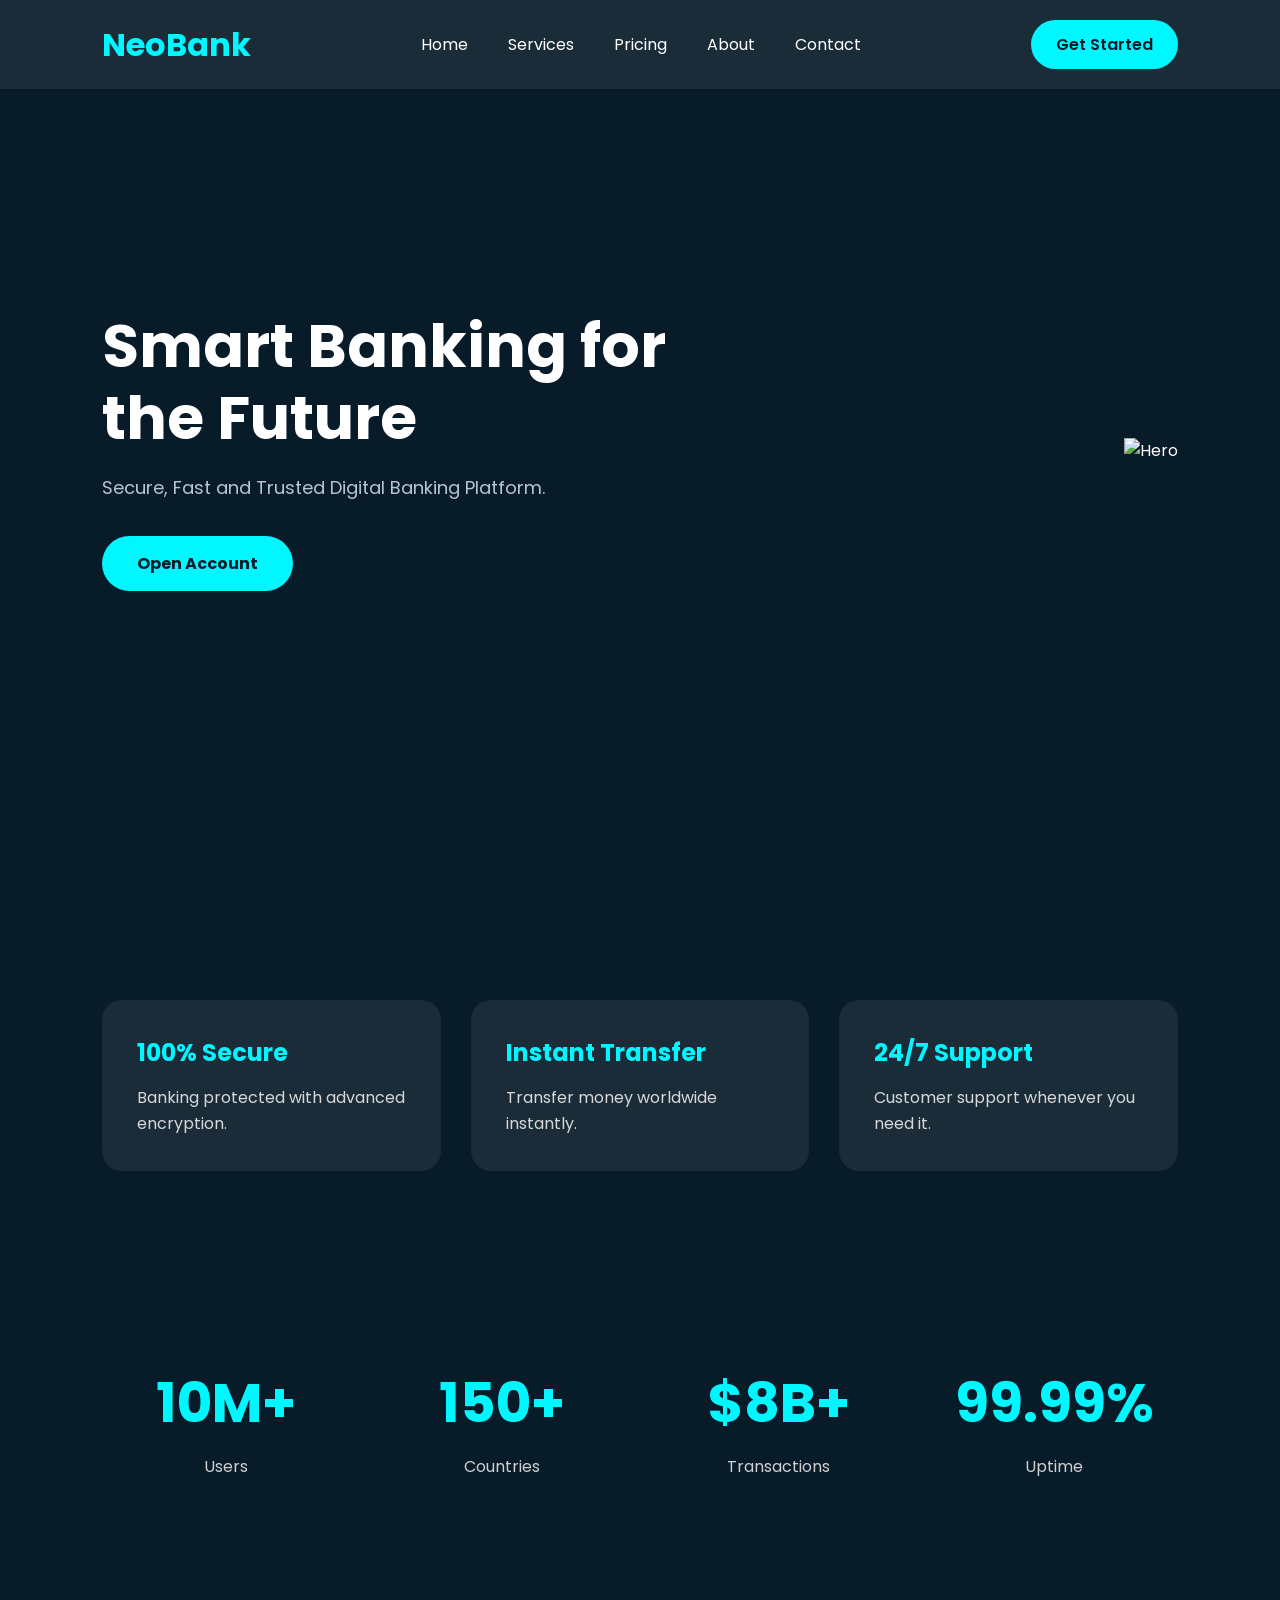
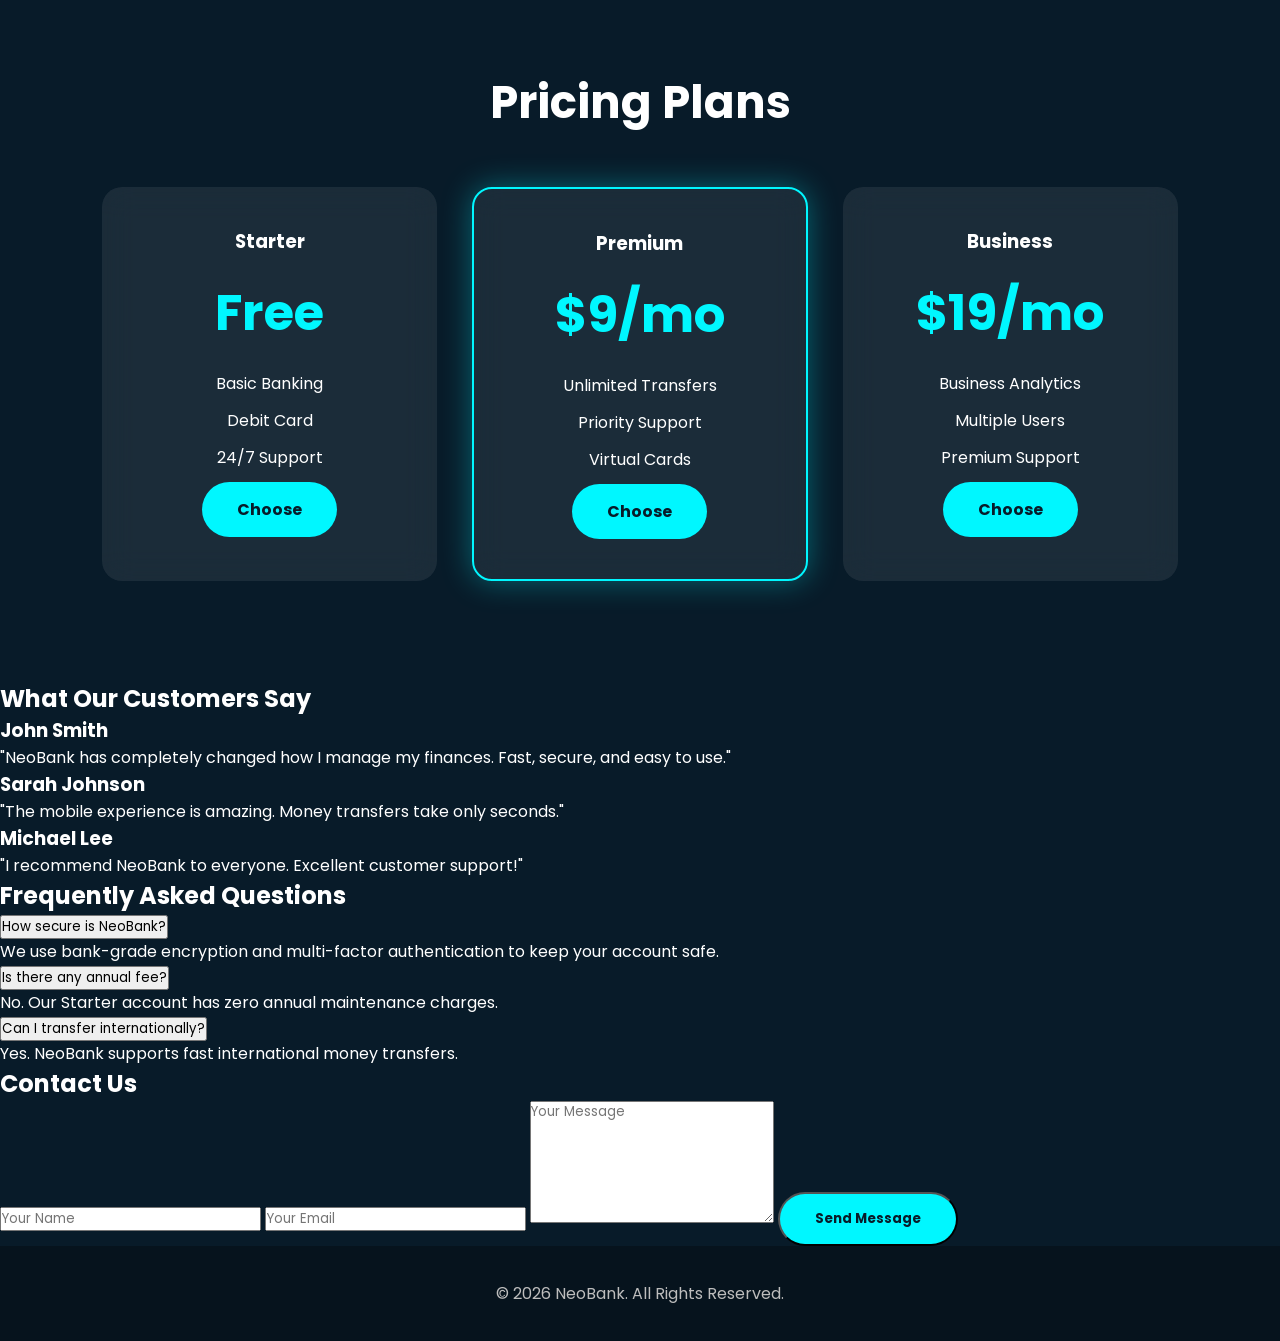
==== index.html @ f54f9291 "Update index.html" ====
<!DOCTYPE html>
<html lang="en">
<head>
    <meta charset="UTF-8">
    <meta name="viewport" content="width=device-width, initial-scale=1.0">
    <title>NeoBank | Digital Banking</title>

    <link rel="stylesheet" href="css/style.css">
    <link rel="stylesheet" href="css/responsive.css">

    <link href="https://fonts.googleapis.com/css2?family=Poppins:wght@300;400;500;600;700&display=swap" rel="stylesheet">

    <script src="https://kit.fontawesome.com/your-kit.js" crossorigin="anonymous"></script>
</head>

<body>

<header>

<nav class="navbar">

<div class="logo">
NeoBank
</div>

<ul class="nav-links">

<li><a href="#">Home</a></li>
<li><a href="#">Services</a></li>
<li><a href="#">Pricing</a></li>
<li><a href="#">About</a></li>
<li><a href="#">Contact</a></li>

</ul>

<a href="#" class="btn">Get Started</a>

</nav>

<section class="hero">

<div class="hero-content">

<h1>
Smart Banking for the Future
</h1>

<p>

Secure, Fast and Trusted Digital Banking Platform.

</p>

<a href="#" class="hero-btn">
Open Account
</a>

</div>

<div class="hero-image">

<img src="images/hero/bank.png" alt="Hero">

</div>

</section>

</header>

<section class="features">

<div class="card">

<h2>100% Secure</h2>

<p>Banking protected with advanced encryption.</p>

</div>

<div class="card">

<h2>Instant Transfer</h2>

<p>Transfer money worldwide instantly.</p>

</div>

<div class="card">

<h2>24/7 Support</h2>

<p>Customer support whenever you need it.</p>

</div>

</section>
    <section class="stats">

<div class="stat">
<h1>10M+</h1>
<p>Users</p>
</div>

<div class="stat">
<h1>150+</h1>
<p>Countries</p>
</div>

<div class="stat">
<h1>$8B+</h1>
<p>Transactions</p>
</div>

<div class="stat">
<h1>99.99%</h1>
<p>Uptime</p>
</div>

</section>

<section class="pricing">

<h2>Pricing Plans</h2>

<div class="pricing-container">

<div class="price-card">

<h3>Starter</h3>

<h1>Free</h1>

<p>Basic Banking</p>

<p>Debit Card</p>

<p>24/7 Support</p>

<a href="#" class="hero-btn">Choose</a>

</div>

<div class="price-card premium">

<h3>Premium</h3>

<h1>$9/mo</h1>

<p>Unlimited Transfers</p>

<p>Priority Support</p>

<p>Virtual Cards</p>

<a href="#" class="hero-btn">Choose</a>

</div>

<div class="price-card">

<h3>Business</h3>

<h1>$19/mo</h1>

<p>Business Analytics</p>

<p>Multiple Users</p>

<p>Premium Support</p>

<a href="#" class="hero-btn">Choose</a>

</div>

</div>

</section>
    <!-- Testimonials -->

<section class="testimonials">

<h2>What Our Customers Say</h2>

<div class="testimonial-container">

<div class="testimonial-card">
<h3>John Smith</h3>
<p>
"NeoBank has completely changed how I manage my finances. Fast, secure, and easy to use."
</p>
</div>

<div class="testimonial-card">
<h3>Sarah Johnson</h3>
<p>
"The mobile experience is amazing. Money transfers take only seconds."
</p>
</div>

<div class="testimonial-card">
<h3>Michael Lee</h3>
<p>
"I recommend NeoBank to everyone. Excellent customer support!"
</p>
</div>

</div>

</section>

<!-- FAQ -->

<section class="faq">

<h2>Frequently Asked Questions</h2>

<div class="faq-item">
<button class="faq-question">
How secure is NeoBank?
</button>

<div class="faq-answer">
<p>
We use bank-grade encryption and multi-factor authentication to keep your account safe.
</p>
</div>
</div>

<div class="faq-item">
<button class="faq-question">
Is there any annual fee?
</button>

<div class="faq-answer">
<p>
No. Our Starter account has zero annual maintenance charges.
</p>
</div>
</div>

<div class="faq-item">
<button class="faq-question">
Can I transfer internationally?
</button>

<div class="faq-answer">
<p>
Yes. NeoBank supports fast international money transfers.
</p>
</div>
</div>

</section>

<!-- Contact -->

<section class="contact">

<h2>Contact Us</h2>

<form>

<input type="text" placeholder="Your Name">

<input type="email" placeholder="Your Email">

<textarea rows="6" placeholder="Your Message"></textarea>

<button class="hero-btn">
Send Message
</button>

</form>

</section>

<footer>

<p>© 2026 NeoBank. All Rights Reserved.</p>

</footer>

<script src="js/script.js"></script>

</body>

</html>
---- css/style.css ----
/* Google Font */
@import url('https://fonts.googleapis.com/css2?family=Poppins:wght@300;400;500;600;700;800&display=swap');

*{
    margin:0;
    padding:0;
    box-sizing:border-box;
    font-family:'Poppins',sans-serif;
}

html{
    scroll-behavior:smooth;
}

body{
    background:#081b29;
    color:#fff;
    overflow-x:hidden;
}

/* Navbar */

.navbar{
    width:100%;
    display:flex;
    justify-content:space-between;
    align-items:center;
    padding:20px 8%;
    position:fixed;
    top:0;
    left:0;
    z-index:1000;

    background:rgba(255,255,255,.08);
    backdrop-filter:blur(15px);
}

.logo{
    font-size:32px;
    font-weight:700;
    color:#00f7ff;
}

.nav-links{
    display:flex;
    list-style:none;
    gap:40px;
}

.nav-links a{
    text-decoration:none;
    color:white;
    transition:.3s;
}

.nav-links a:hover{
    color:#00f7ff;
}

.btn{
    background:#00f7ff;
    color:#081b29;
    padding:12px 25px;
    border-radius:30px;
    text-decoration:none;
    font-weight:600;
    transition:.3s;
}

.btn:hover{
    transform:translateY(-3px);
    box-shadow:0 10px 25px rgba(0,247,255,.4);
}

/* Hero */

.hero{
    min-height:100vh;
    display:flex;
    justify-content:space-between;
    align-items:center;
    padding:140px 8%;
}

.hero-content{
    max-width:600px;
}

.hero h1{
    font-size:60px;
    line-height:1.2;
    margin-bottom:20px;
}

.hero p{
    font-size:18px;
    color:#b8c5d0;
    margin-bottom:35px;
}

.hero-btn{
    display:inline-block;
    background:#00f7ff;
    color:#081b29;
    padding:15px 35px;
    border-radius:35px;
    text-decoration:none;
    font-weight:bold;
    transition:.3s;
}

.hero-btn:hover{
    transform:scale(1.05);
}

.hero-image img{
    width:500px;
    animation:float 5s ease-in-out infinite;
}

/* Features */

.features{
    padding:100px 8%;
    display:grid;
    grid-template-columns:repeat(auto-fit,minmax(280px,1fr));
    gap:30px;
}

.card{
    background:rgba(255,255,255,.08);
    backdrop-filter:blur(20px);
    border-radius:20px;
    padding:35px;
    transition:.4s;
}

.card:hover{
    transform:translateY(-12px);
    box-shadow:0 15px 40px rgba(0,247,255,.25);
}

.card h2{
    color:#00f7ff;
    margin-bottom:15px;
}

.card p{
    color:#d8d8d8;
    line-height:1.6;
}

/* Footer */

footer{
    padding:35px;
    text-align:center;
    color:#bdbdbd;
    background:#06131d;
}

/* Animation */

@keyframes float{

0%{
transform:translateY(0px);
}

50%{
transform:translateY(-20px);
}

100%{
transform:translateY(0px);
}

}

.stats{
padding:90px 8%;
display:grid;
grid-template-columns:repeat(auto-fit,minmax(200px,1fr));
text-align:center;
gap:30px;
}

.stat h1{
font-size:55px;
color:#00f7ff;
}

.stat p{
margin-top:10px;
color:#d0d0d0;
}

.pricing{
padding:100px 8%;
text-align:center;
}

.pricing h2{
font-size:45px;
margin-bottom:50px;
}

.pricing-container{
display:grid;
grid-template-columns:repeat(auto-fit,minmax(280px,1fr));
gap:35px;
}

.price-card{
padding:40px;
border-radius:20px;
background:rgba(255,255,255,.08);
backdrop-filter:blur(15px);
transition:.4s;
}

.price-card:hover{
transform:translateY(-10px);
}

.price-card h1{
font-size:50px;
margin:20px 0;
color:#00f7ff;
}

.price-card p{
margin:12px 0;
}

.premium{
border:2px solid #00f7ff;
box-shadow:0 0 30px rgba(0,247,255,.35);
}
---- css/responsive.css ----
/* Tablets */
@media (max-width:992px){

.hero{
flex-direction:column;
text-align:center;
padding-top:140px;
}

.hero-image img{
width:380px;
margin-top:50px;
}

.nav-links{
gap:20px;
}

.hero h1{
font-size:45px;
}

}

/* Mobile */

@media(max-width:768px){

.navbar{
padding:18px 6%;
flex-wrap:wrap;
}

.logo{
font-size:28px;
}

.nav-links{
display:none;
flex-direction:column;
width:100%;
margin-top:20px;
}

.nav-links.active{
display:flex;
}

.hero h1{
font-size:36px;
}

.hero p{
font-size:16px;
}

.hero-image img{
width:300px;
}

.features{
grid-template-columns:1fr;
}

.btn{
display:none;
}

}

/* Small Phones */

@media(max-width:480px){

.hero{
padding:120px 25px;
}

.hero h1{
font-size:30px;
}

.hero-image img{
width:250px;
}

.card{
padding:25px;
}

}
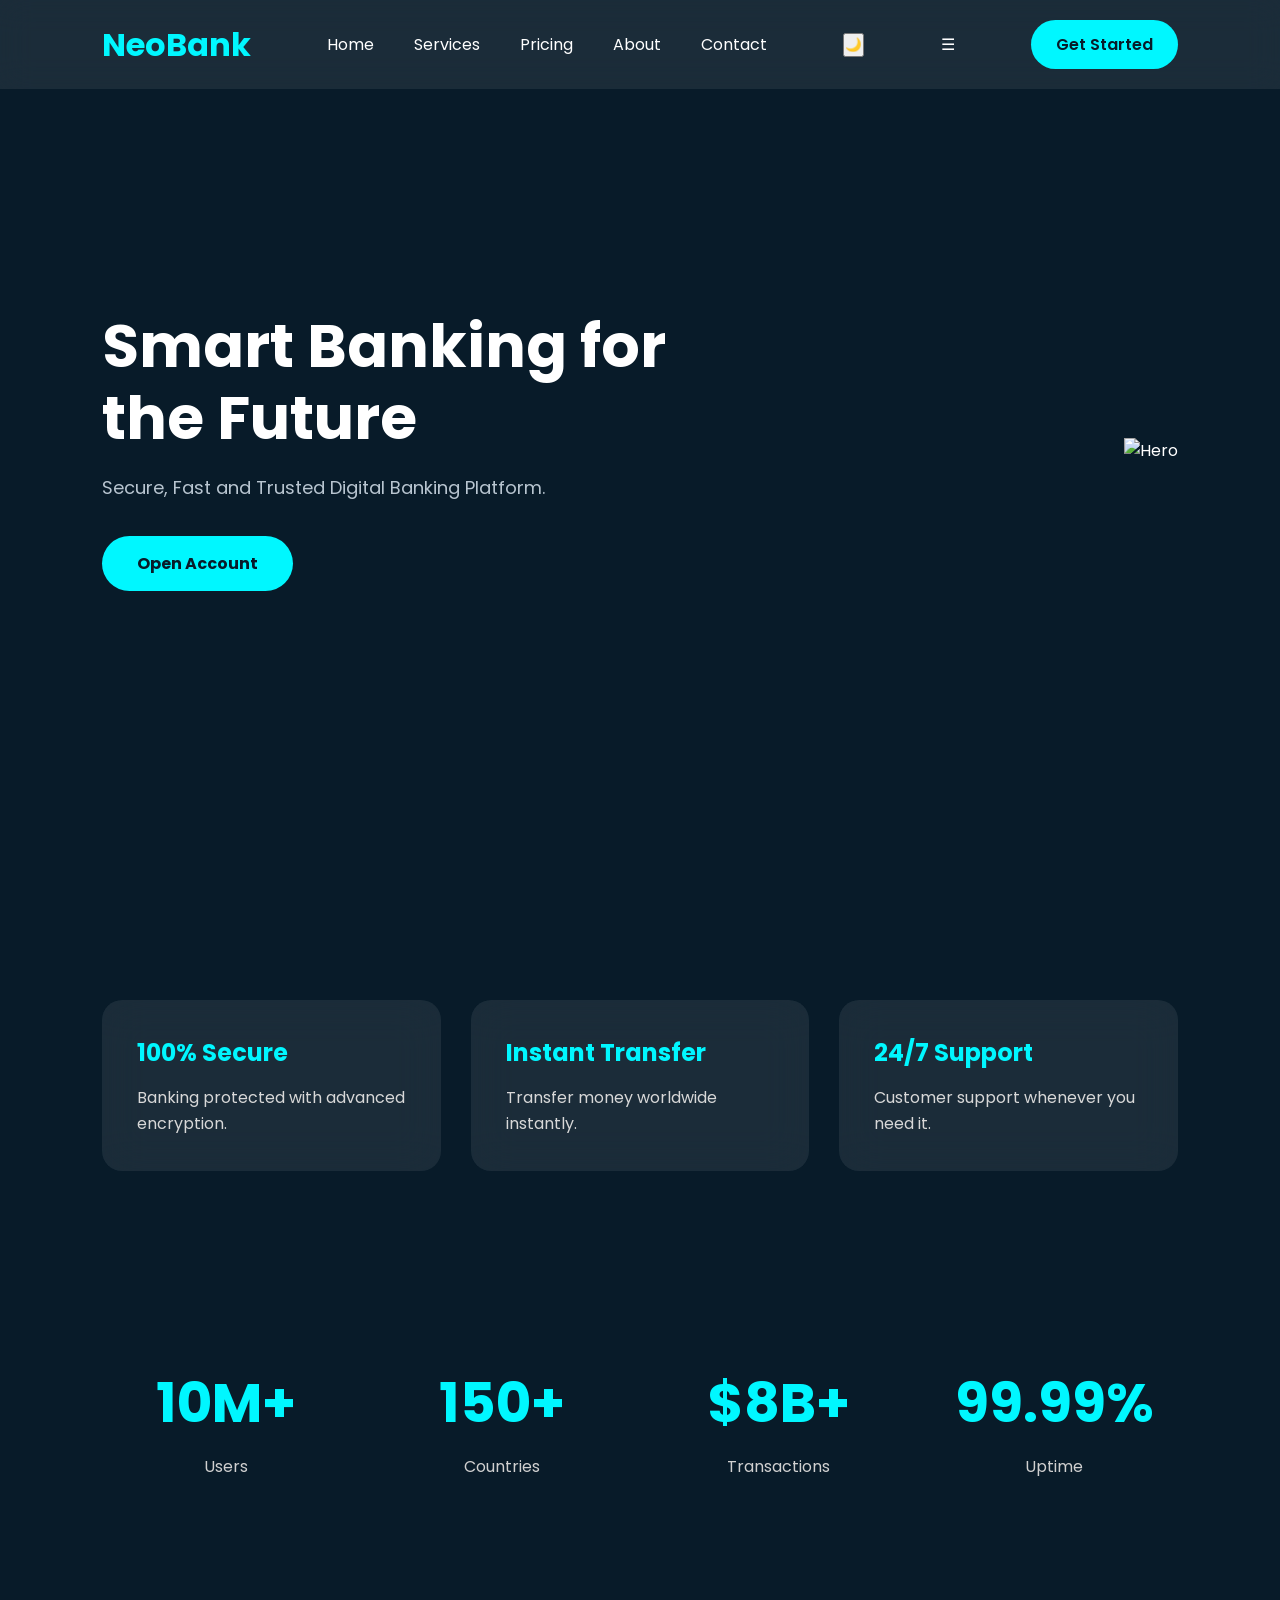
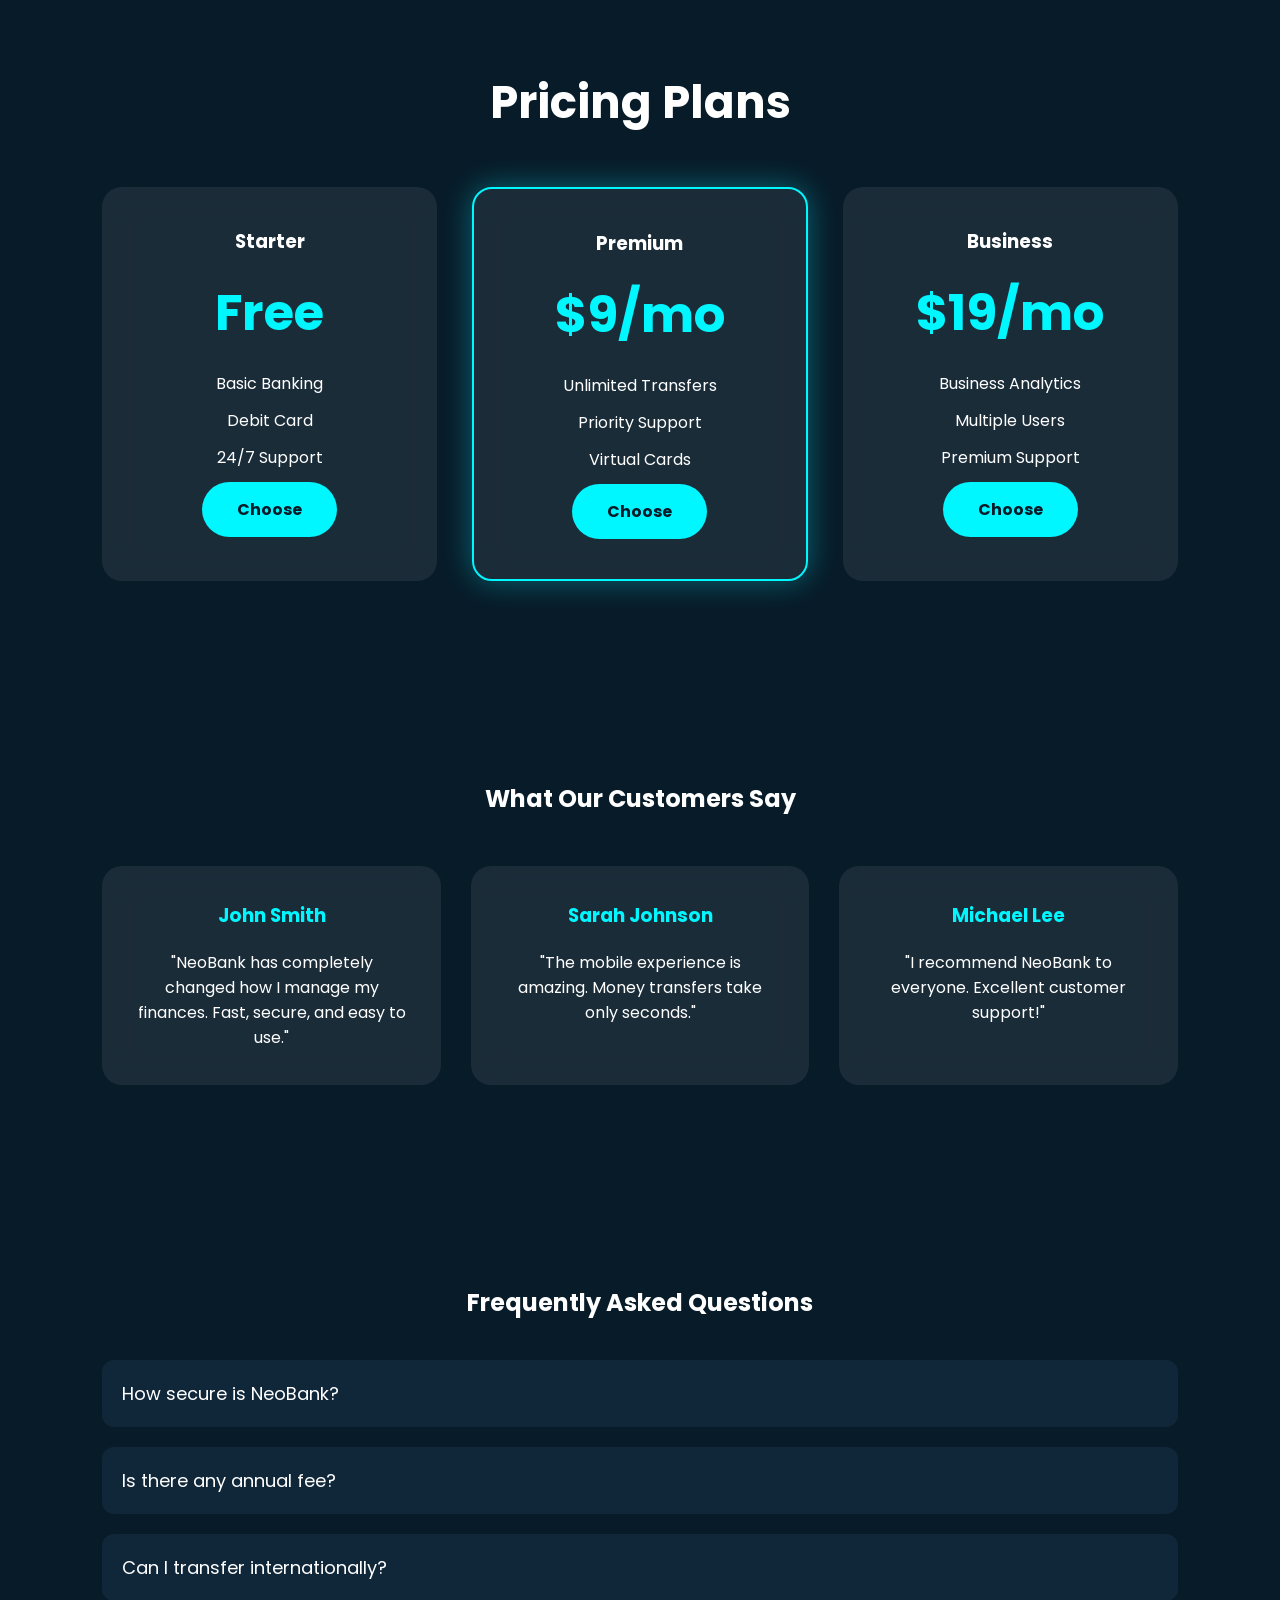
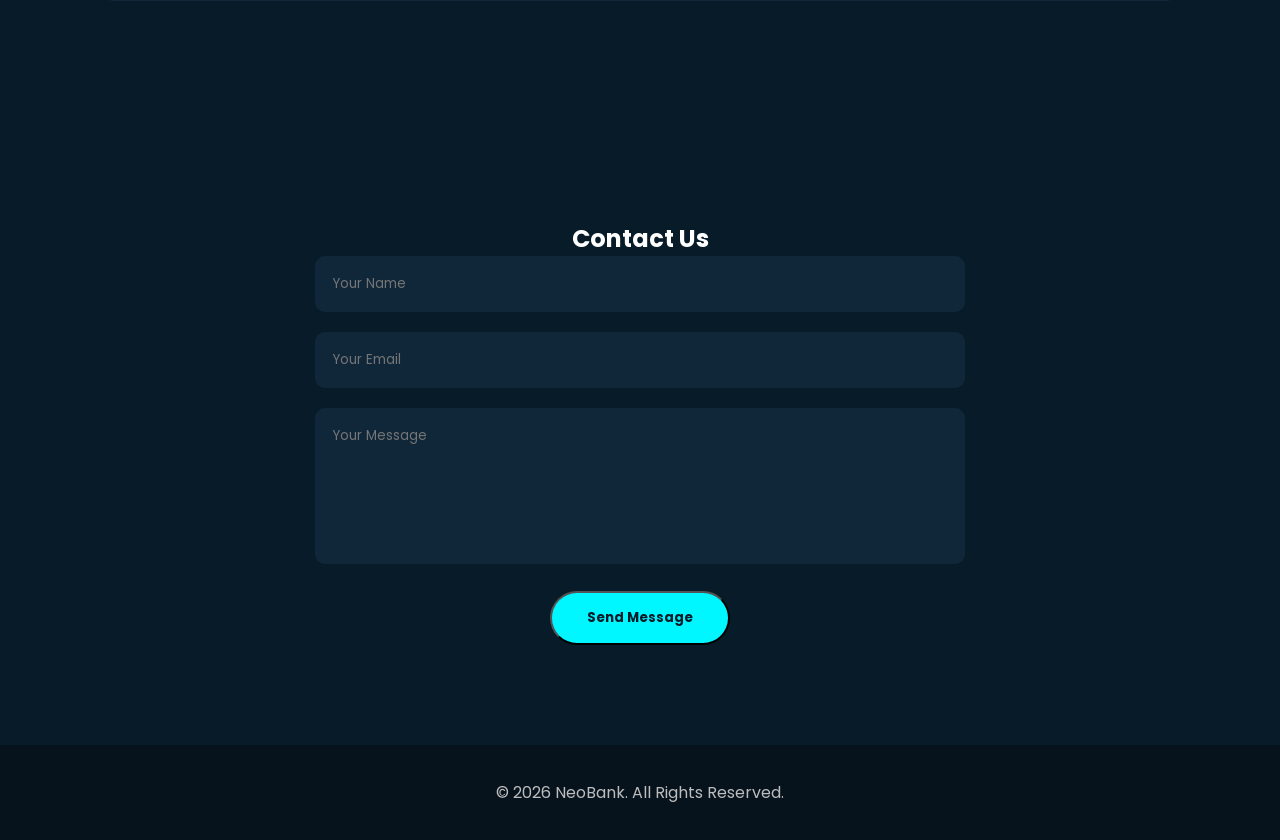
==== commit 988f2275: "Add theme toggle button and menu toggle div" ====
--- a/index.html
+++ b/index.html
@@ -32,6 +32,13 @@
 <li><a href="#">Contact</a></li>
 
 </ul>
+    <button id="theme-toggle" class="theme-btn">
+    🌙
+</button>
+
+<div class="menu-toggle">
+    ☰
+</div>
 
 <a href="#" class="btn">Get Started</a>
 
--- a/css/style.css
+++ b/css/style.css
@@ -237,3 +237,130 @@
 border:2px solid #00f7ff;
 box-shadow:0 0 30px rgba(0,247,255,.35);
 }
+
+/* ===========================
+Testimonials
+=========================== */
+
+.testimonials{
+
+padding:100px 8%;
+text-align:center;
+
+}
+
+.testimonial-container{
+
+display:grid;
+grid-template-columns:repeat(auto-fit,minmax(300px,1fr));
+gap:30px;
+margin-top:50px;
+
+}
+
+.testimonial-card{
+
+background:rgba(255,255,255,.08);
+padding:35px;
+border-radius:20px;
+backdrop-filter:blur(15px);
+transition:.4s;
+
+}
+
+.testimonial-card:hover{
+
+transform:translateY(-10px);
+
+}
+
+.testimonial-card h3{
+
+color:#00f7ff;
+margin-bottom:20px;
+
+}
+
+/* ===========================
+FAQ
+=========================== */
+
+.faq{
+
+padding:100px 8%;
+
+}
+
+.faq h2{
+
+text-align:center;
+margin-bottom:40px;
+
+}
+
+.faq-item{
+
+margin-bottom:20px;
+border-radius:12px;
+overflow:hidden;
+
+}
+
+.faq-question{
+
+width:100%;
+padding:20px;
+background:#10273a;
+color:white;
+border:none;
+cursor:pointer;
+font-size:18px;
+text-align:left;
+
+}
+
+.faq-answer{
+
+display:none;
+background:#153348;
+padding:20px;
+
+}
+
+/* ===========================
+Contact
+=========================== */
+
+.contact{
+
+padding:100px 8%;
+text-align:center;
+
+}
+
+.contact form{
+
+max-width:650px;
+margin:auto;
+
+}
+
+.contact input,
+.contact textarea{
+
+width:100%;
+padding:18px;
+margin-bottom:20px;
+border:none;
+border-radius:10px;
+background:#10273a;
+color:white;
+
+}
+
+.contact textarea{
+
+resize:none;
+
+}
+
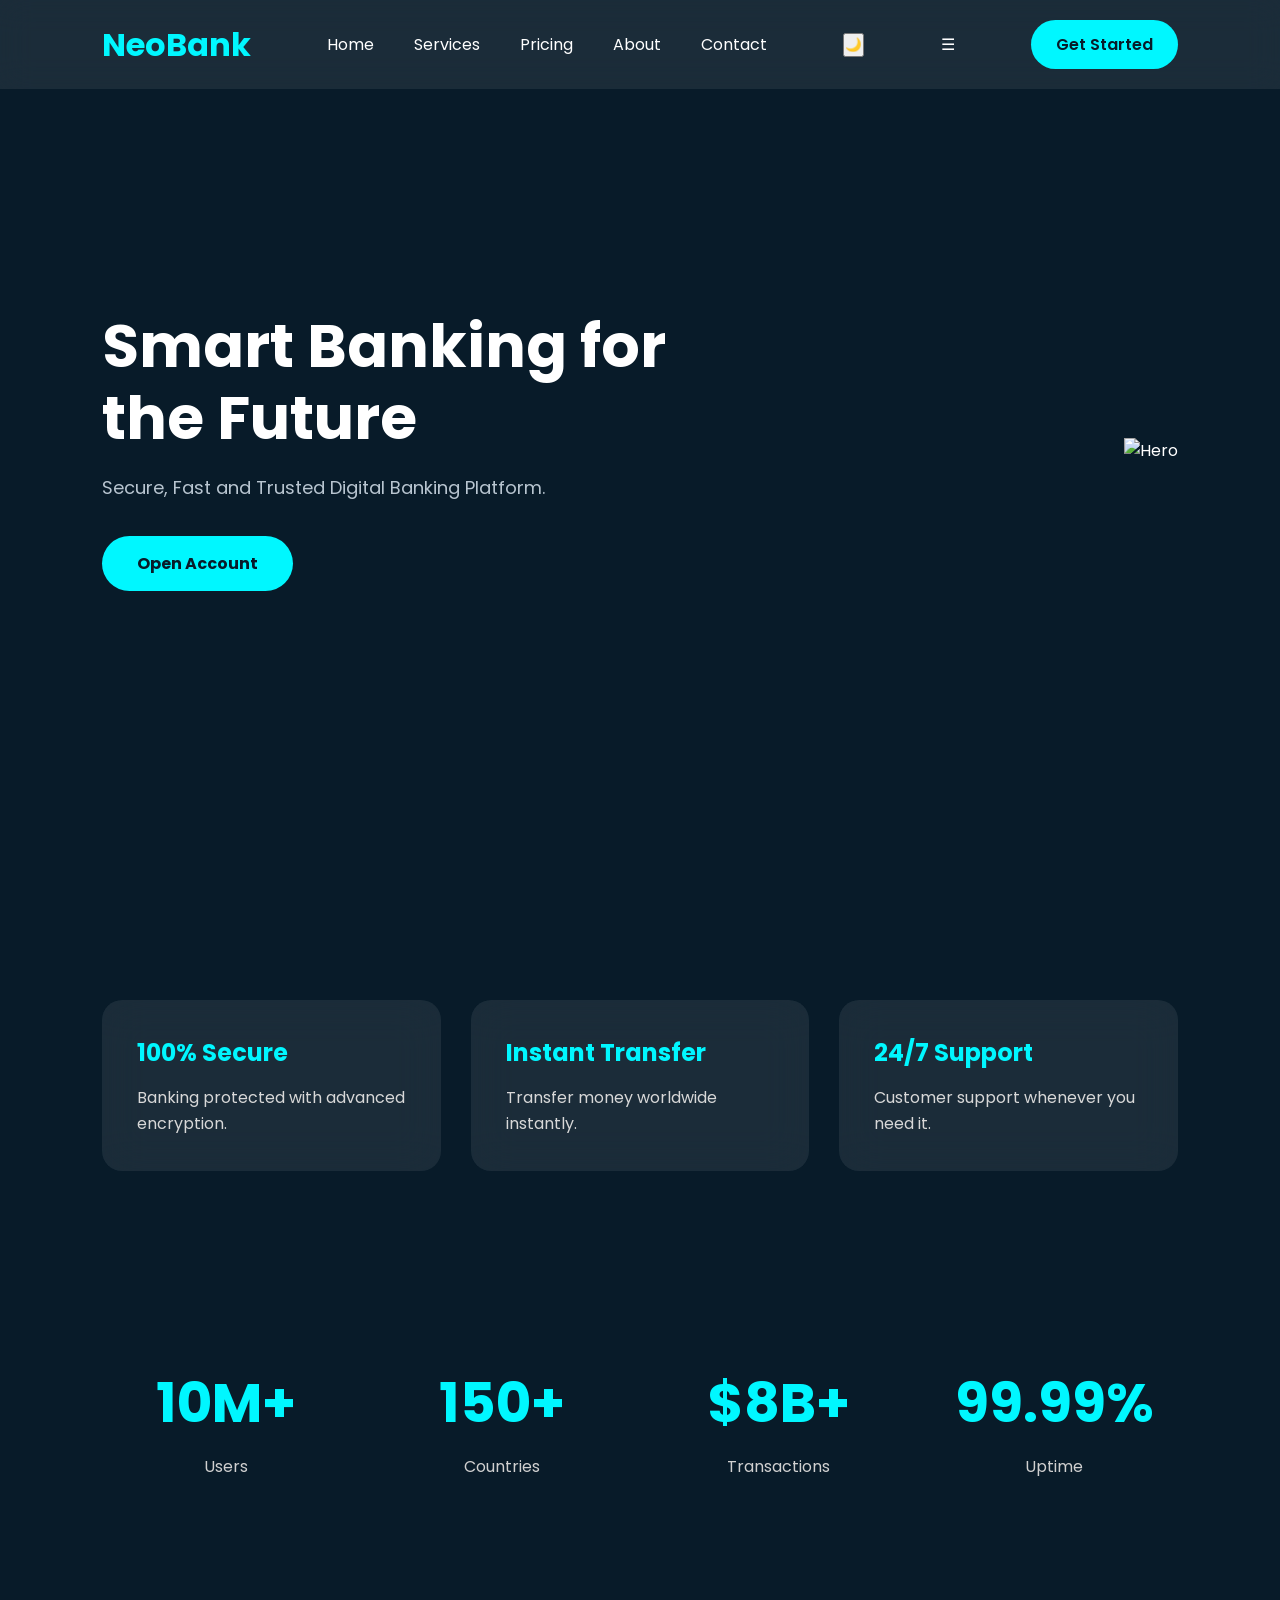
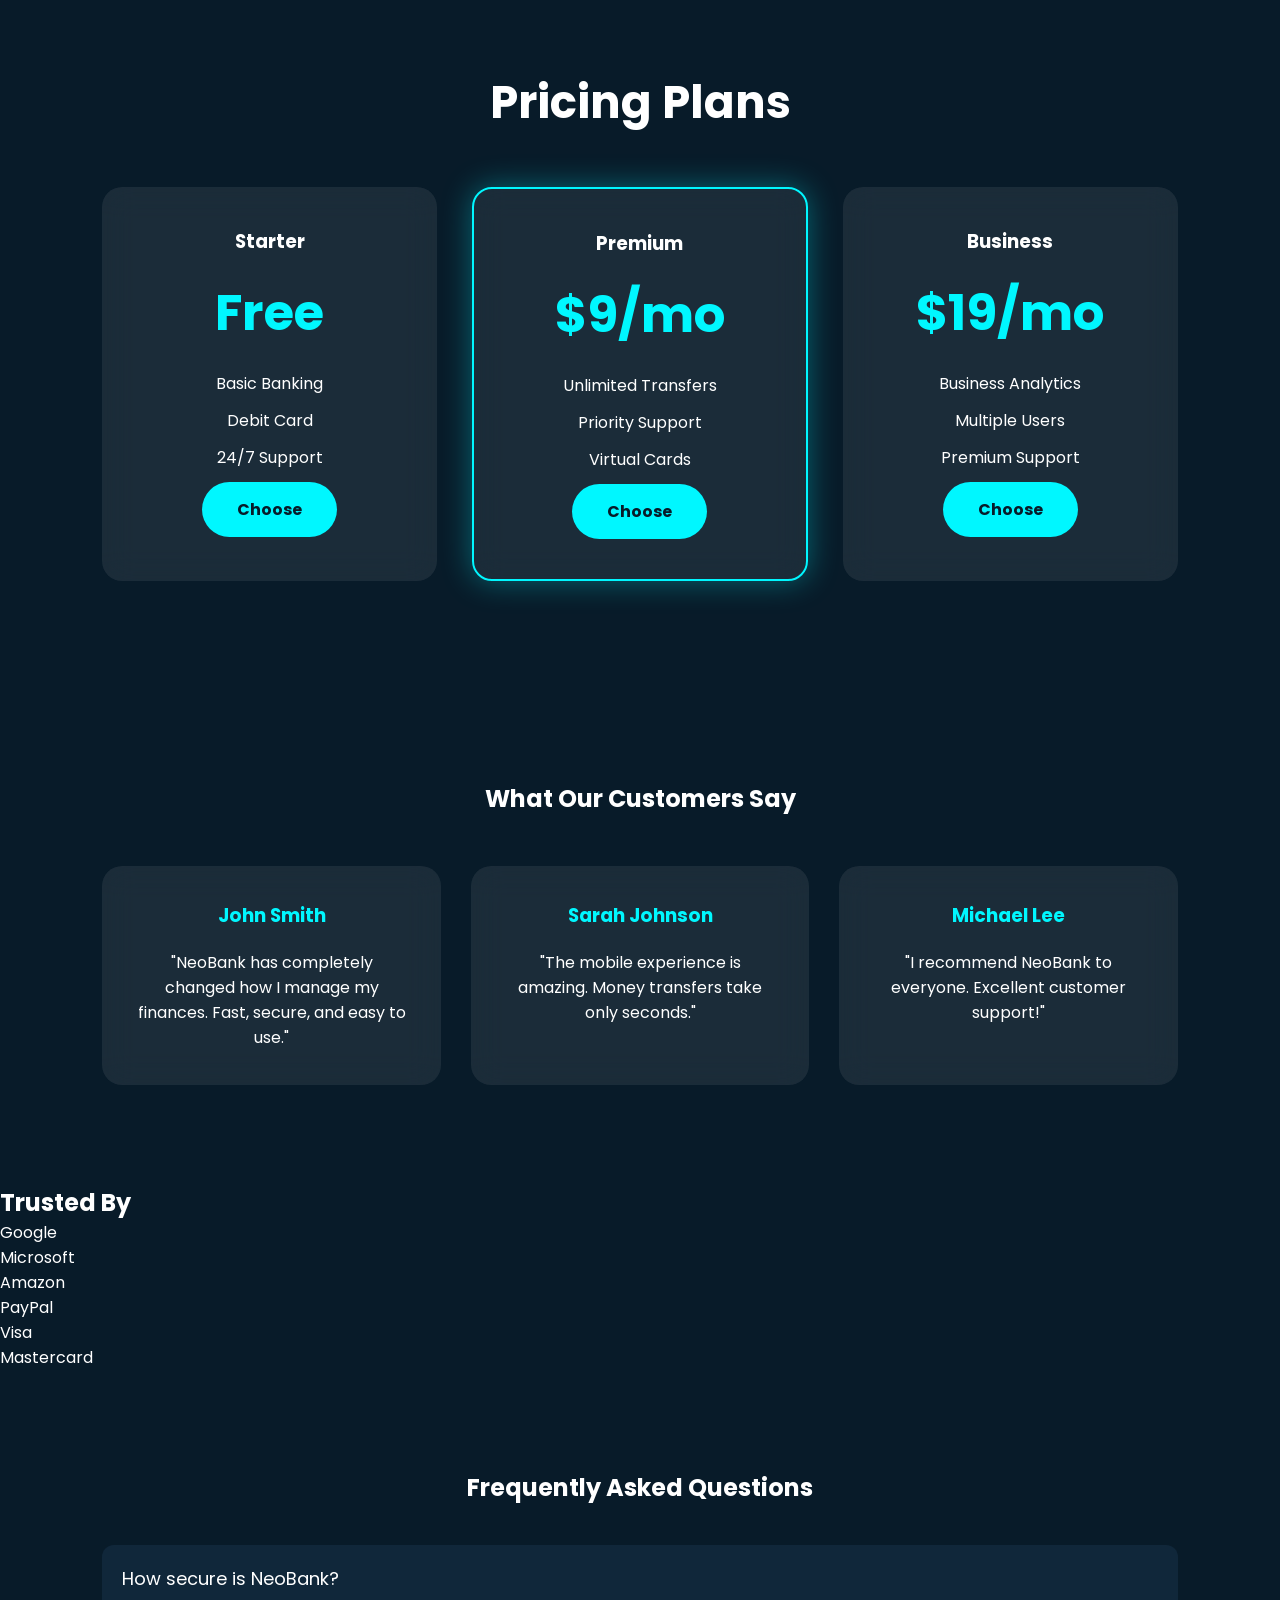
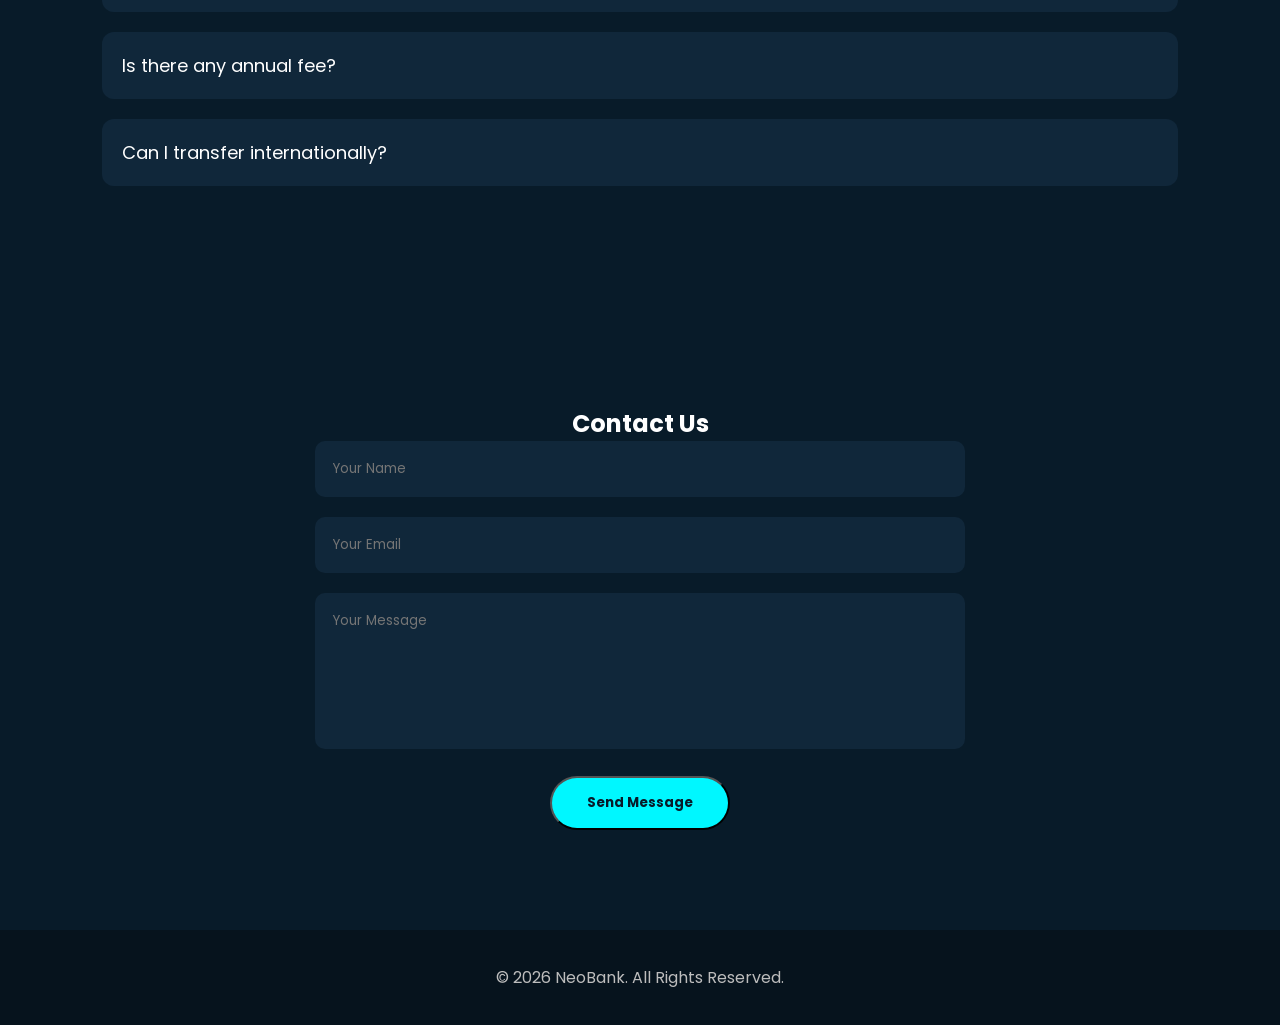
==== commit b19b17dd: "Update index.html" ====
--- a/index.html
+++ b/index.html
@@ -214,6 +214,27 @@
 </div>
 
 </section>
+    <section class="partners">
+
+<h2>Trusted By</h2>
+
+<div class="partner-grid">
+
+<div class="partner-card">Google</div>
+
+<div class="partner-card">Microsoft</div>
+
+<div class="partner-card">Amazon</div>
+
+<div class="partner-card">PayPal</div>
+
+<div class="partner-card">Visa</div>
+
+<div class="partner-card">Mastercard</div>
+
+</div>
+
+</section>
 
 <!-- FAQ -->
 
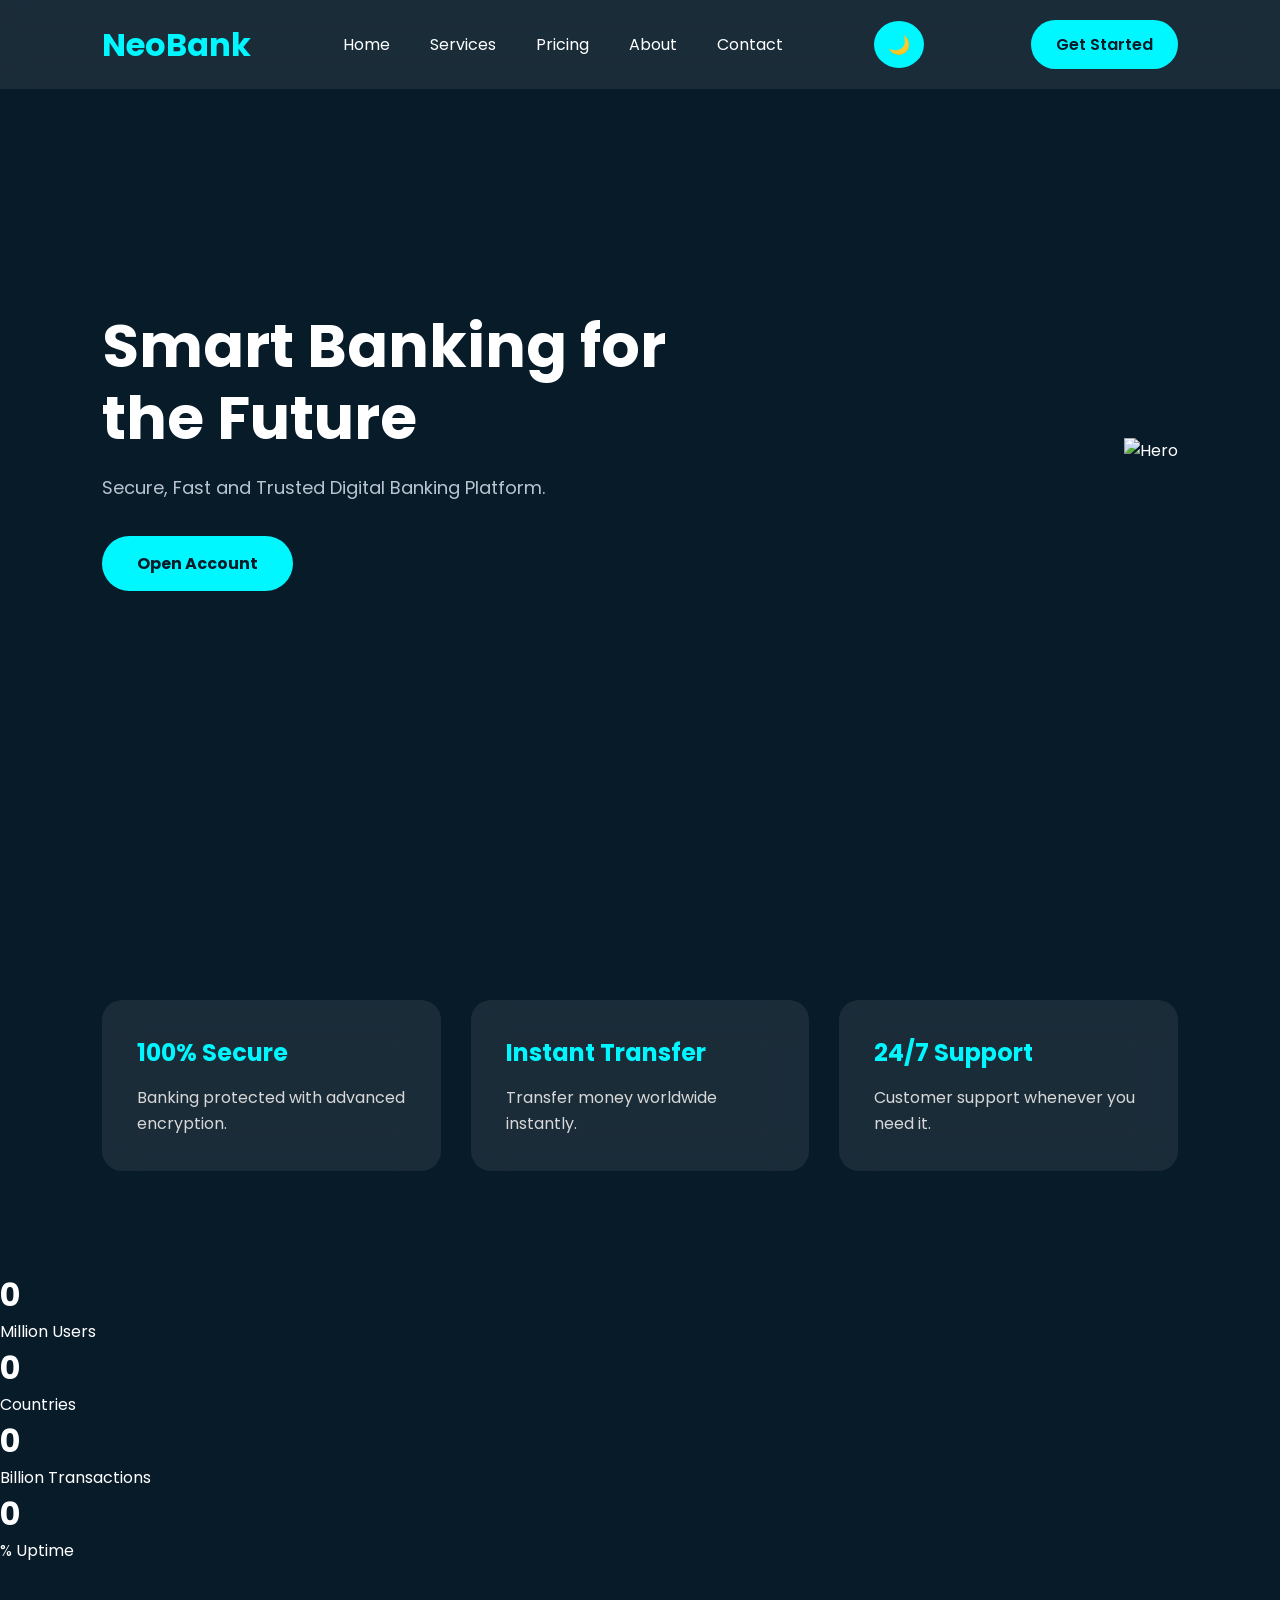
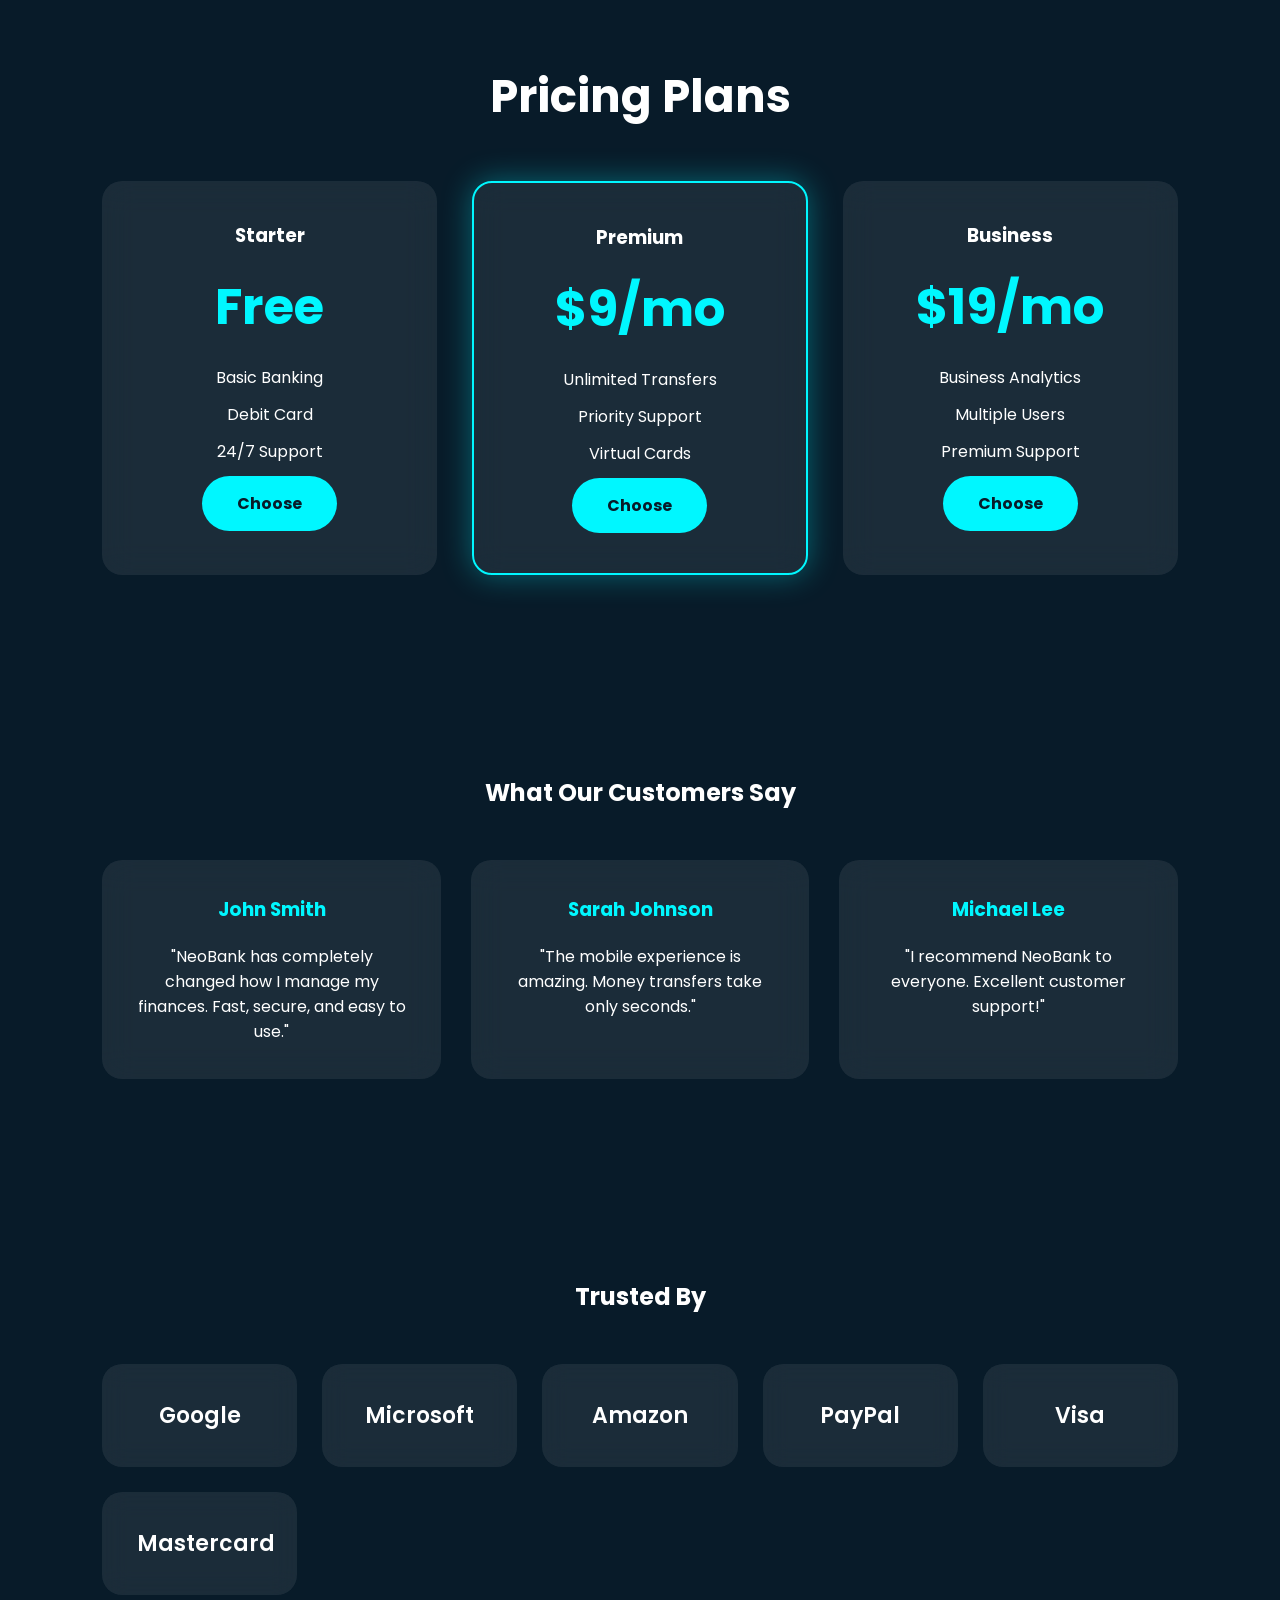
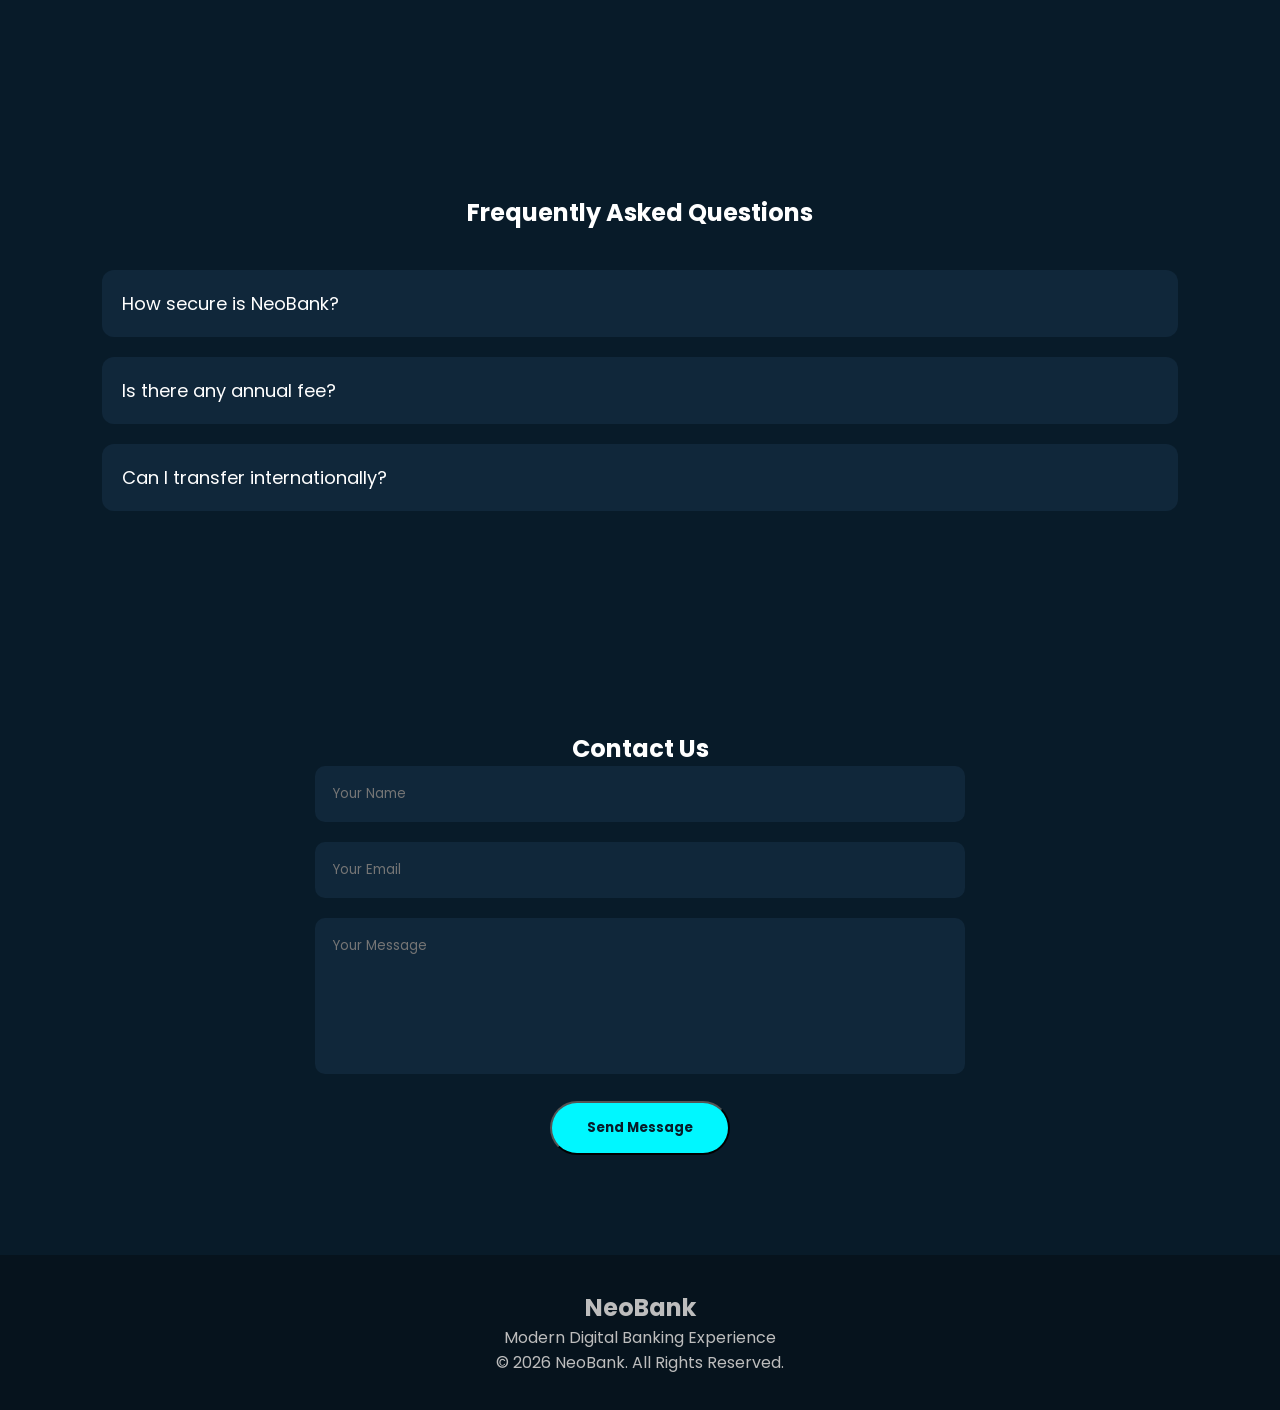
==== commit bd1b6039: "Update index.html" ====
--- a/index.html
+++ b/index.html
@@ -14,6 +14,11 @@
 </head>
 
 <body>
+    <div id="preloader">
+    <div class="loader"></div>
+</div>
+
+<div class="cursor-glow"></div>
 
 <header>
 
@@ -101,30 +106,17 @@
 </div>
 
 </section>
-    <section class="stats">
-
-<div class="stat">
-<h1>10M+</h1>
-<p>Users</p>
-</div>
-
-<div class="stat">
-<h1>150+</h1>
+   <h1 class="counter" data-target="10">0</h1>
+<p>Million Users</p>
+
+<h1 class="counter" data-target="150">0</h1>
 <p>Countries</p>
-</div>
-
-<div class="stat">
-<h1>$8B+</h1>
-<p>Transactions</p>
-</div>
-
-<div class="stat">
-<h1>99.99%</h1>
-<p>Uptime</p>
-</div>
-
-</section>
-
+
+<h1 class="counter" data-target="8">0</h1>
+<p>Billion Transactions</p>
+
+<h1 class="counter" data-target="99">0</h1>
+<p>% Uptime</p>
 <section class="pricing">
 
 <h2>Pricing Plans</h2>
@@ -304,12 +296,32 @@
 
 <footer>
 
-<p>© 2026 NeoBank. All Rights Reserved.</p>
+<h2>NeoBank</h2>
+
+<p>
+Modern Digital Banking Experience
+</p>
+
+<div class="socials">
+
+<a href="#"><i class="fab fa-facebook"></i></a>
+
+<a href="#"><i class="fab fa-twitter"></i></a>
+
+<a href="#"><i class="fab fa-linkedin"></i></a>
+
+<a href="#"><i class="fab fa-instagram"></i></a>
+
+</div>
+
+<p class="copyright">
+© 2026 NeoBank. All Rights Reserved.
+</p>
 
 </footer>
-
 <script src="js/script.js"></script>
 
 </body>
+    
 
 </html>
--- a/css/style.css
+++ b/css/style.css
@@ -364,3 +364,105 @@
 
 }
 
+/* ======================
+Theme Button
+====================== */
+
+.theme-btn{
+
+background:#00f7ff;
+border:none;
+padding:10px 14px;
+border-radius:50%;
+cursor:pointer;
+font-size:18px;
+margin-right:15px;
+transition:.3s;
+
+}
+
+.theme-btn:hover{
+
+transform:rotate(180deg);
+
+}
+
+/* ======================
+Mobile Menu
+====================== */
+
+.menu-toggle{
+
+display:none;
+font-size:30px;
+cursor:pointer;
+color:white;
+
+}
+
+/* ======================
+Partners
+====================== */
+
+.partners{
+
+padding:100px 8%;
+text-align:center;
+
+}
+
+.partner-grid{
+
+display:grid;
+grid-template-columns:repeat(auto-fit,minmax(180px,1fr));
+gap:25px;
+margin-top:50px;
+
+}
+
+.partner-card{
+
+padding:35px;
+border-radius:20px;
+background:rgba(255,255,255,.08);
+backdrop-filter:blur(12px);
+font-size:22px;
+font-weight:600;
+transition:.3s;
+
+}
+
+.partner-card:hover{
+
+transform:translateY(-8px);
+color:#00f7ff;
+
+}
+
+/* ======================
+Light Theme
+====================== */
+
+.light-theme{
+
+background:#f5f7fb;
+color:#222;
+
+}
+
+.light-theme .navbar{
+
+background:white;
+
+}
+
+.light-theme .card,
+.light-theme .price-card,
+.light-theme .testimonial-card,
+.light-theme .partner-card{
+
+background:white;
+color:#222;
+
+}
+
--- a/css/responsive.css
+++ b/css/responsive.css
@@ -89,3 +89,29 @@
 }
 
 }
+
+@media(max-width:768px){
+
+.menu-toggle{
+
+display:block;
+
+}
+
+.nav-links{
+
+display:none;
+width:100%;
+flex-direction:column;
+text-align:center;
+margin-top:20px;
+
+}
+
+.nav-links.active{
+
+display:flex;
+
+}
+
+}
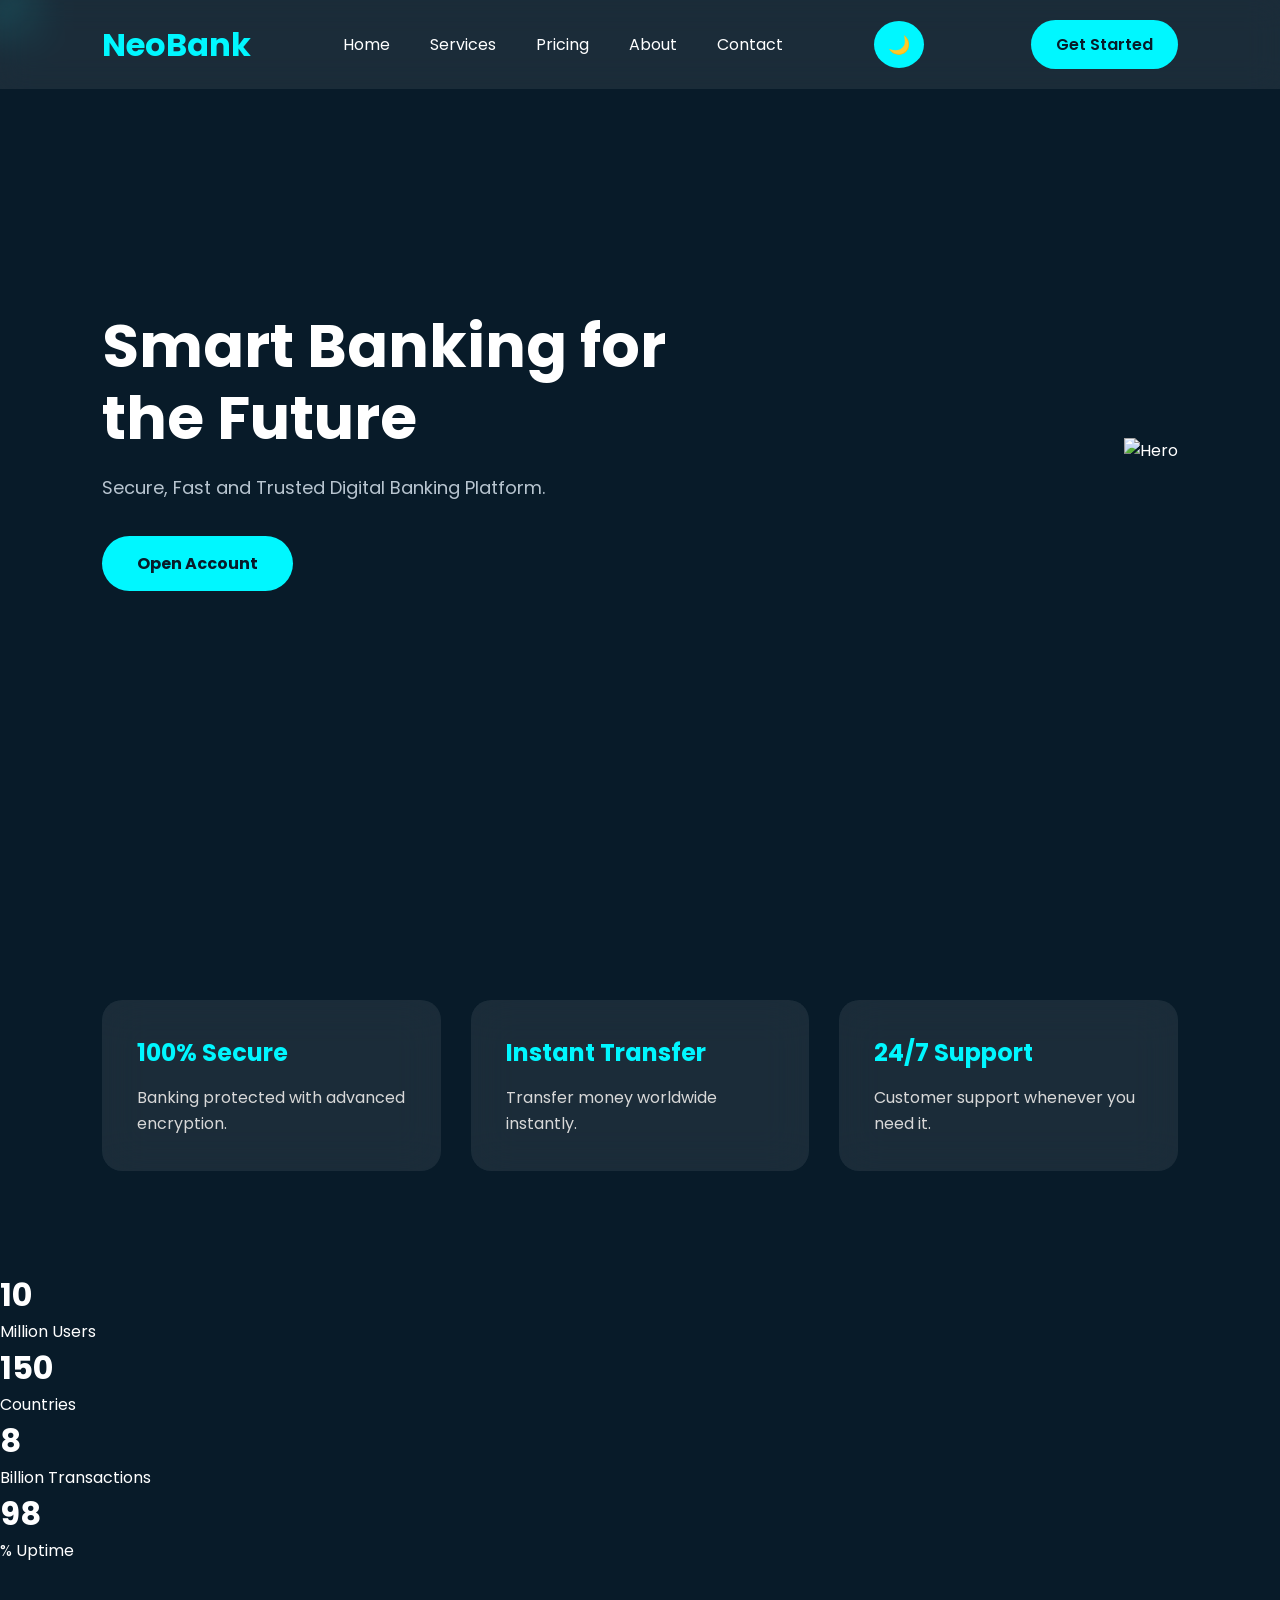
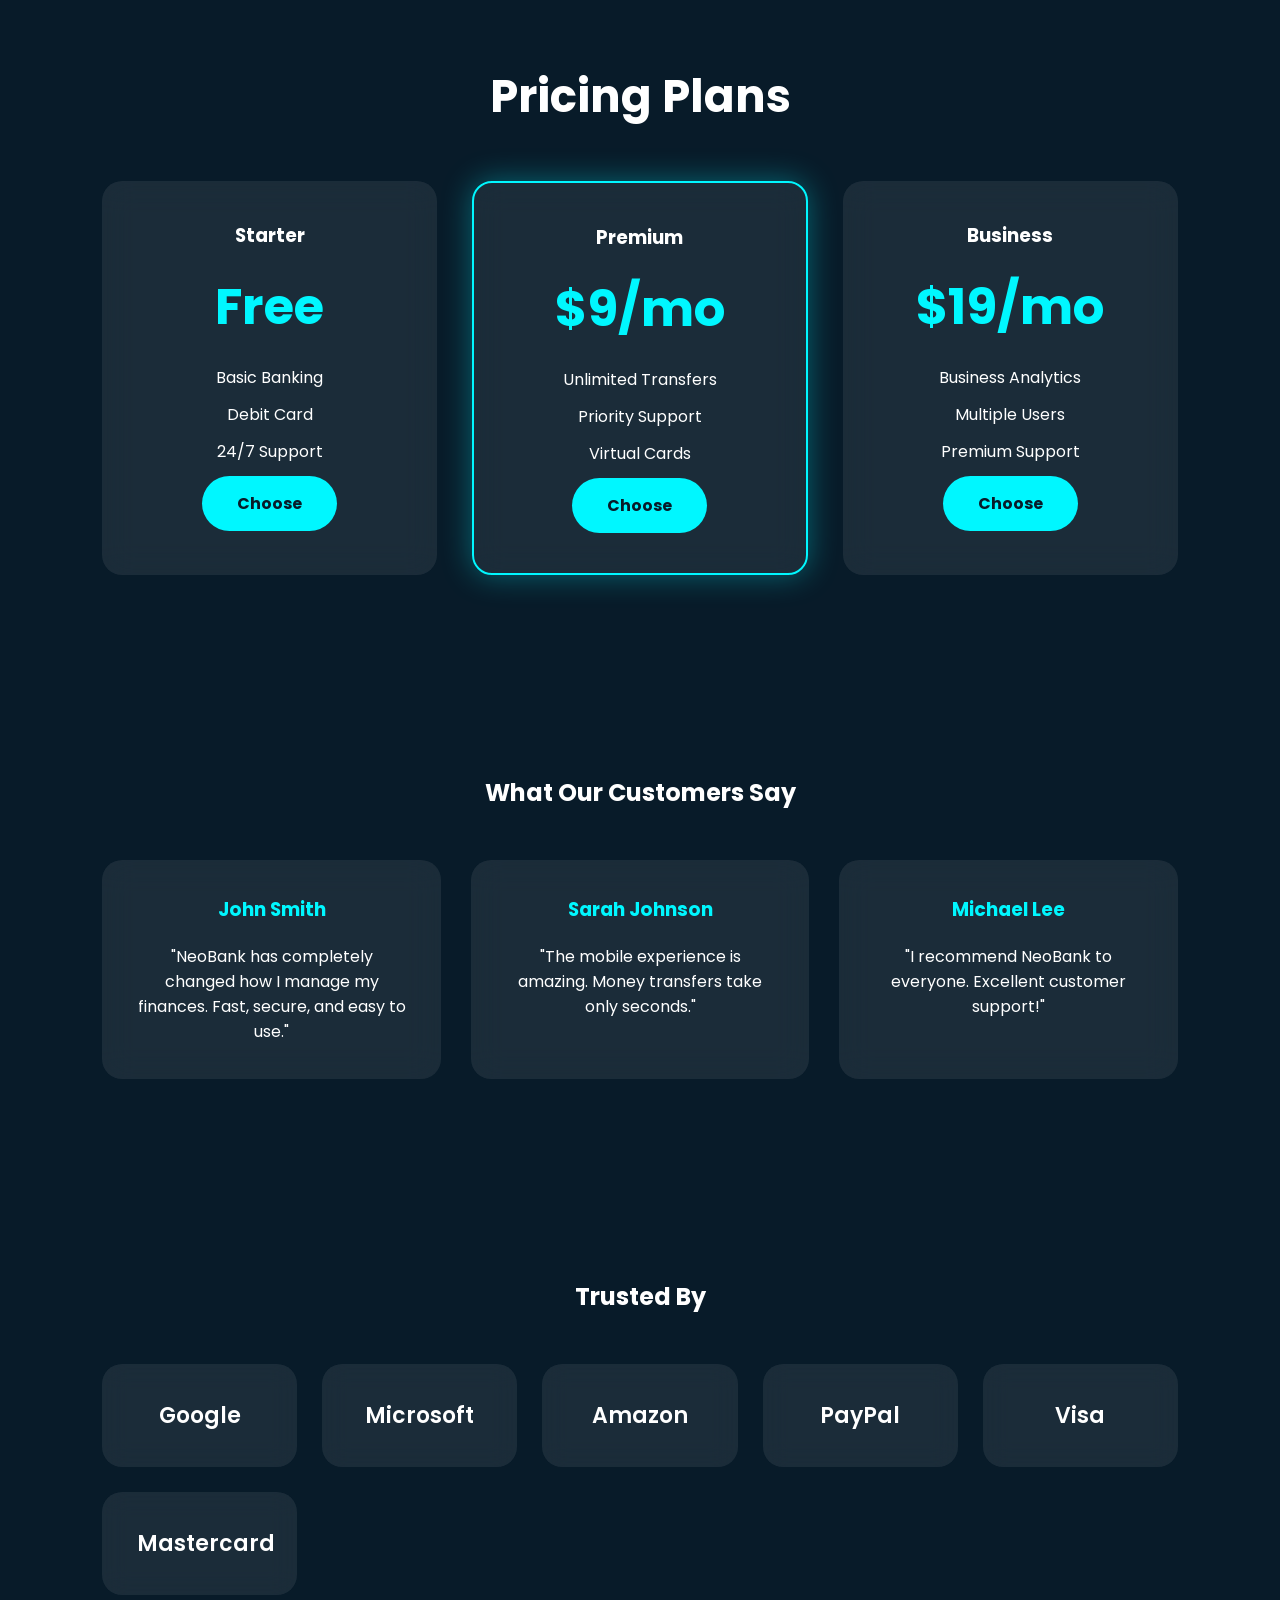
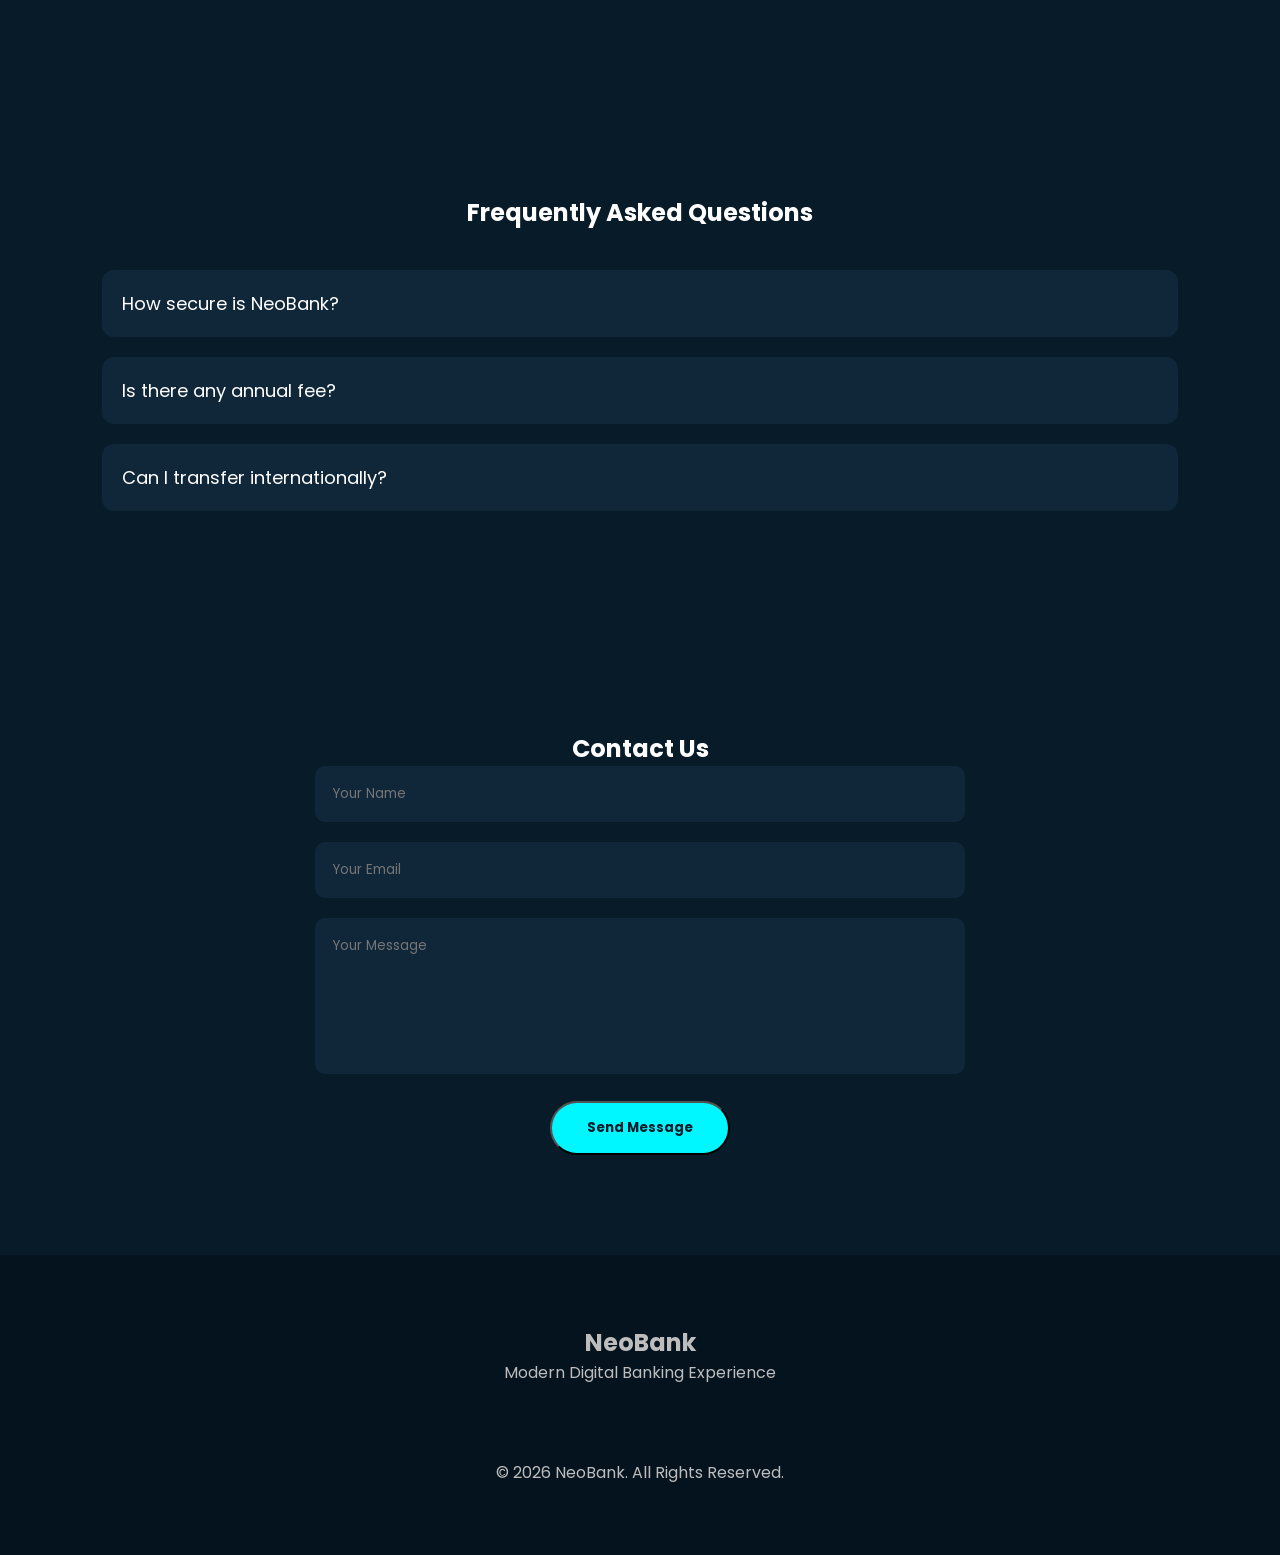
==== commit 3a3a8771: "Update index.html" ====
--- a/index.html
+++ b/index.html
@@ -30,11 +30,15 @@
 
 <ul class="nav-links">
 
-<li><a href="#">Home</a></li>
-<li><a href="#">Services</a></li>
-<li><a href="#">Pricing</a></li>
-<li><a href="#">About</a></li>
-<li><a href="#">Contact</a></li>
+<li><a href="index.html">Home</a></li>
+
+<li><a href="services.html">Services</a></li>
+
+<li><a href="pricing.html">Pricing</a></li>
+
+<li><a href="about.html">About</a></li>
+
+<li><a href="contact.html">Contact</a></li>
 
 </ul>
     <button id="theme-toggle" class="theme-btn">
--- a/css/style.css
+++ b/css/style.css
@@ -465,4 +465,85 @@
 color:#222;
 
 }
-
+/* PRELOADER */
+
+#preloader{
+
+position:fixed;
+width:100%;
+height:100vh;
+background:#081b29;
+display:flex;
+justify-content:center;
+align-items:center;
+z-index:9999;
+
+}
+
+.loader{
+
+width:70px;
+height:70px;
+border:8px solid rgba(255,255,255,.2);
+border-top:8px solid #00f7ff;
+border-radius:50%;
+animation:spin 1s linear infinite;
+
+}
+
+@keyframes spin{
+
+100%{
+transform:rotate(360deg);
+}
+
+}
+
+/* CURSOR */
+
+.cursor-glow{
+
+position:fixed;
+width:25px;
+height:25px;
+border-radius:50%;
+background:#00f7ff;
+pointer-events:none;
+filter:blur(20px);
+opacity:.6;
+z-index:999;
+
+}
+
+/* FOOTER */
+
+footer{
+
+padding:70px 8%;
+text-align:center;
+background:#05131f;
+
+}
+
+.socials{
+
+margin:25px 0;
+
+}
+
+.socials a{
+
+display:inline-block;
+margin:0 12px;
+font-size:28px;
+color:white;
+transition:.3s;
+
+}
+
+.socials a:hover{
+
+color:#00f7ff;
+transform:translateY(-5px);
+
+}
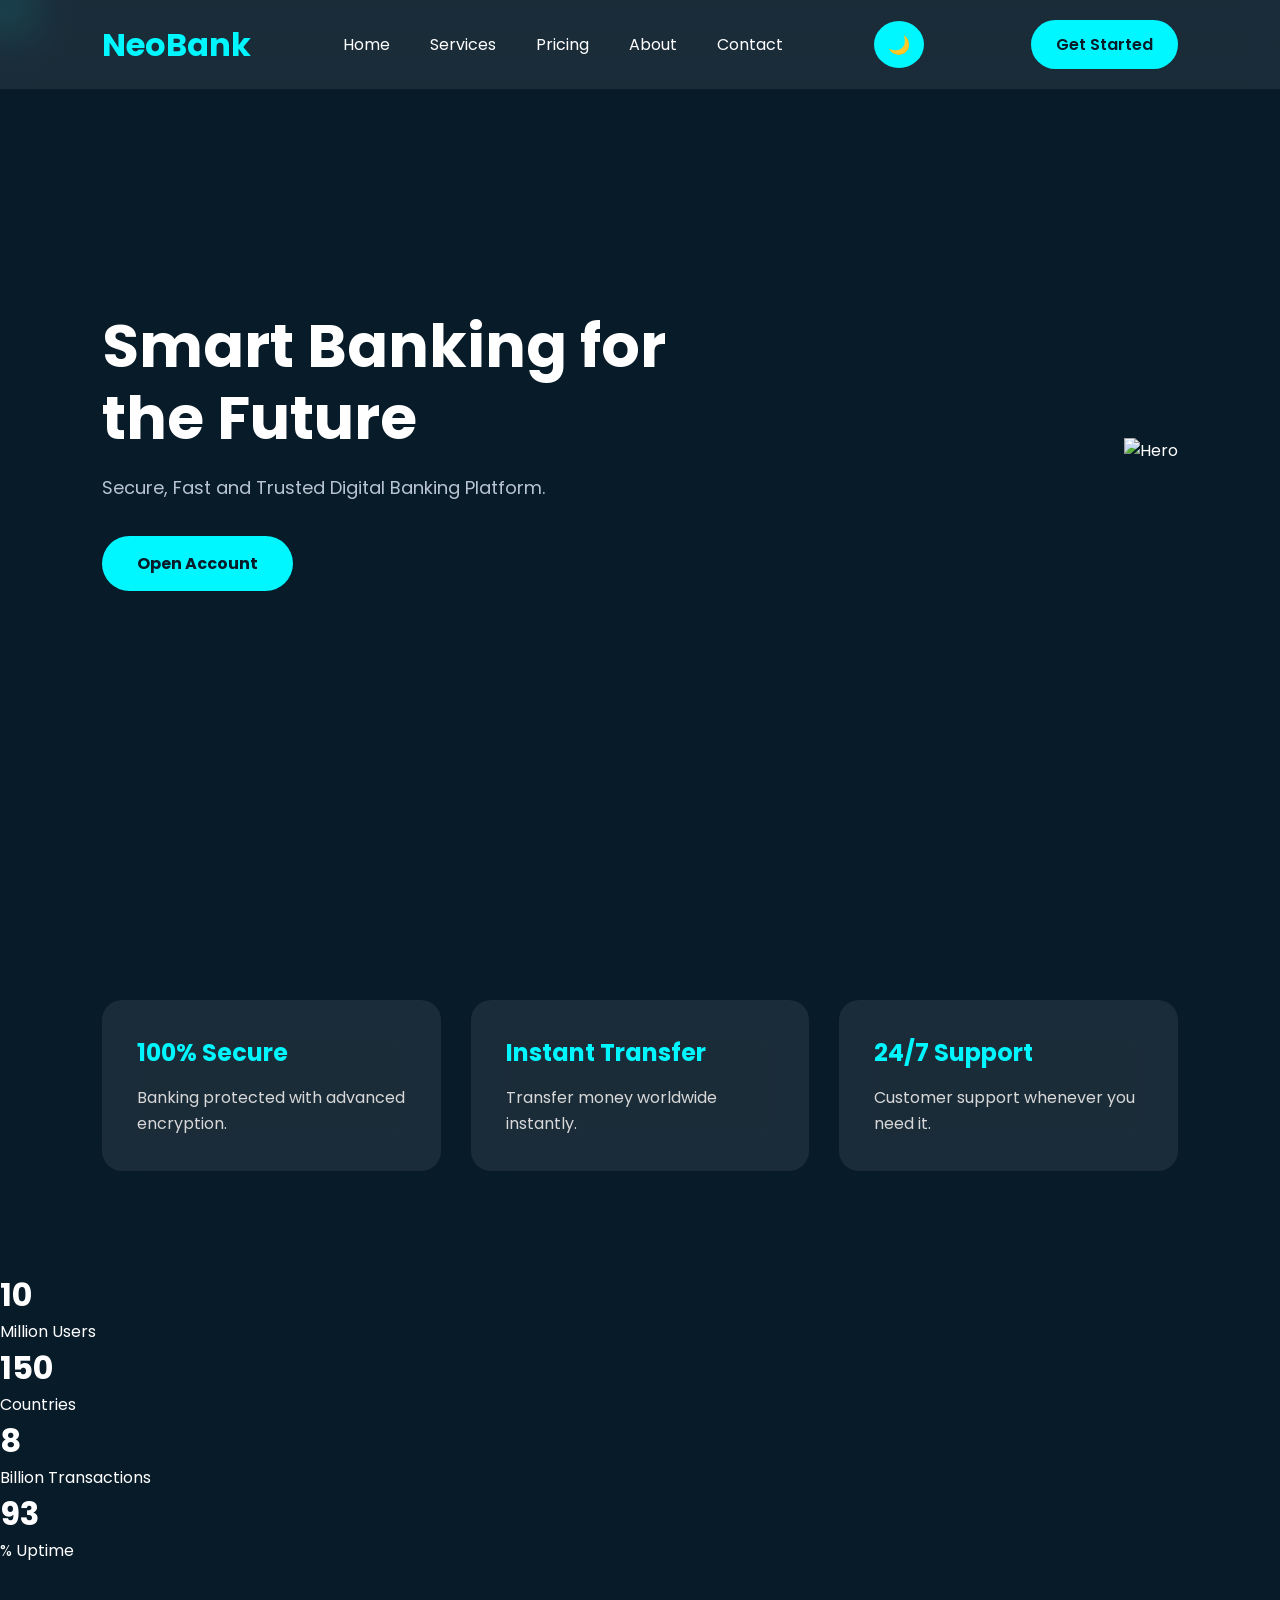
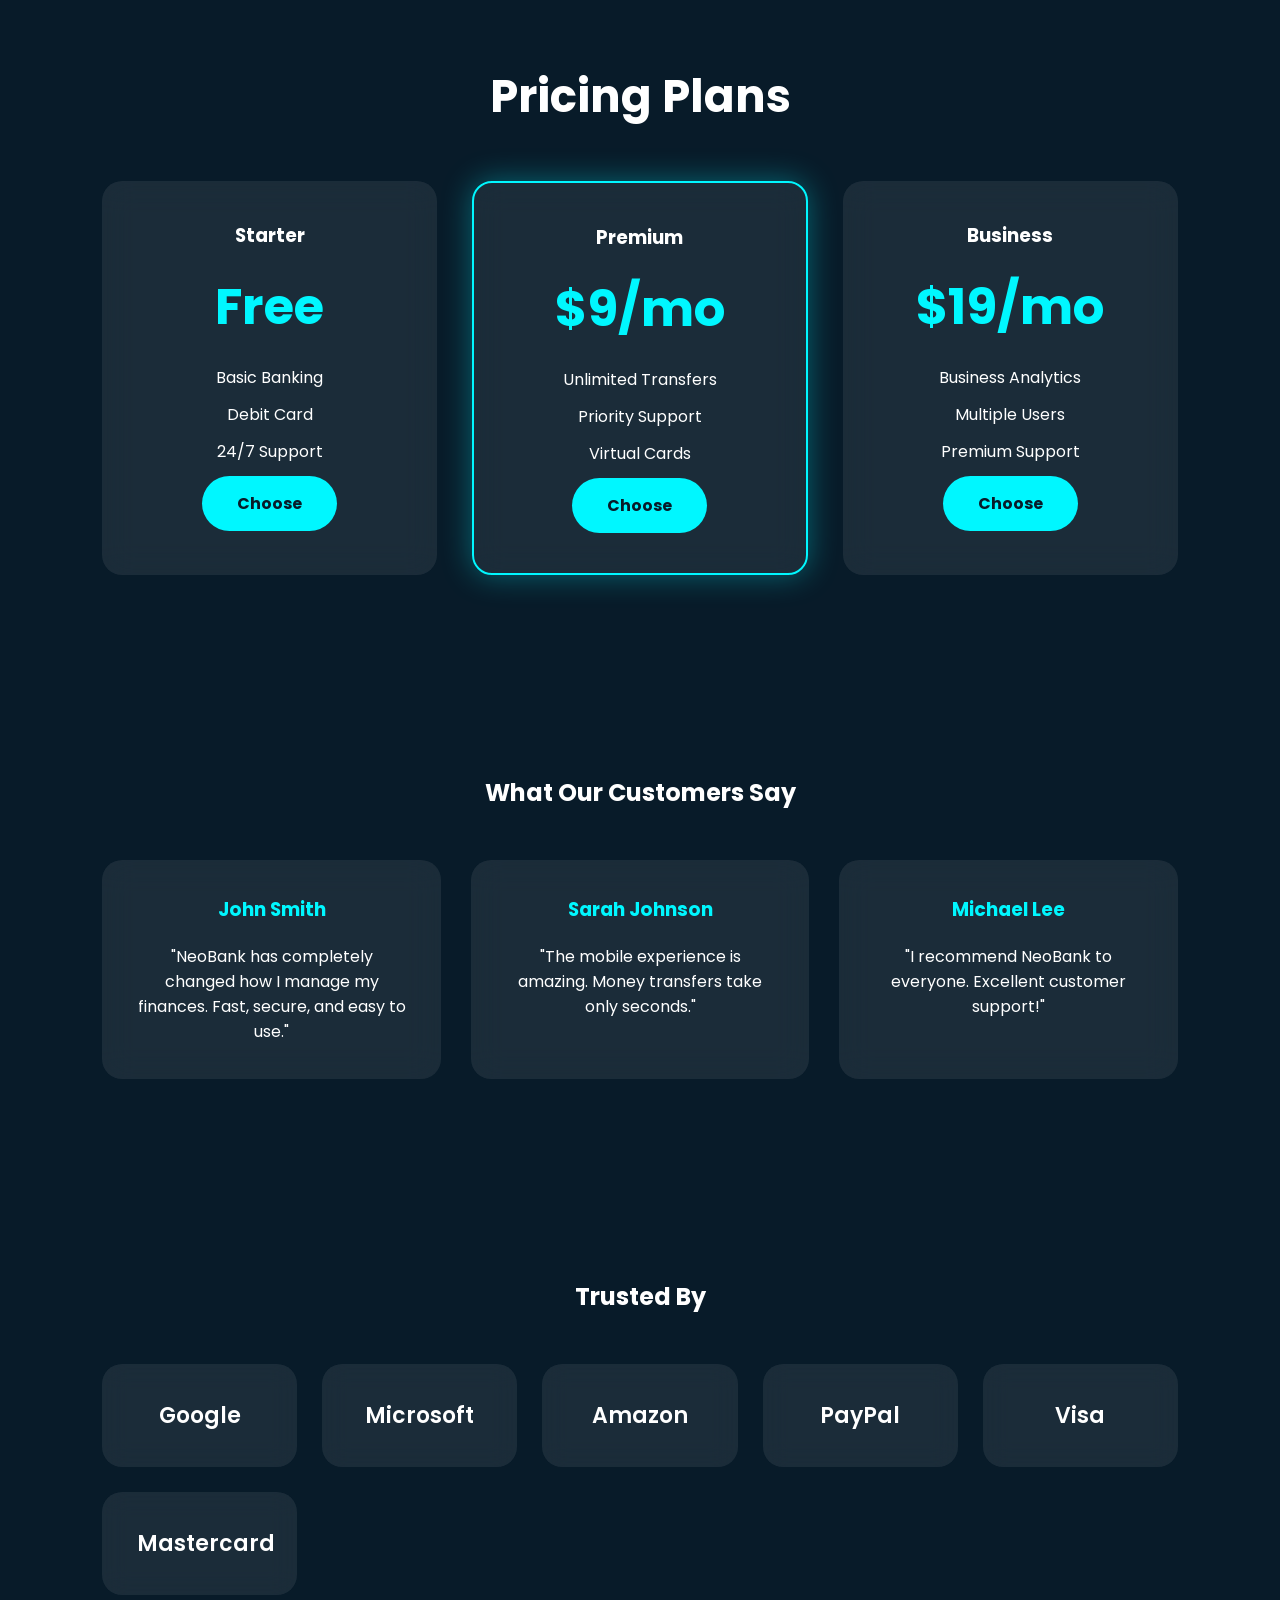
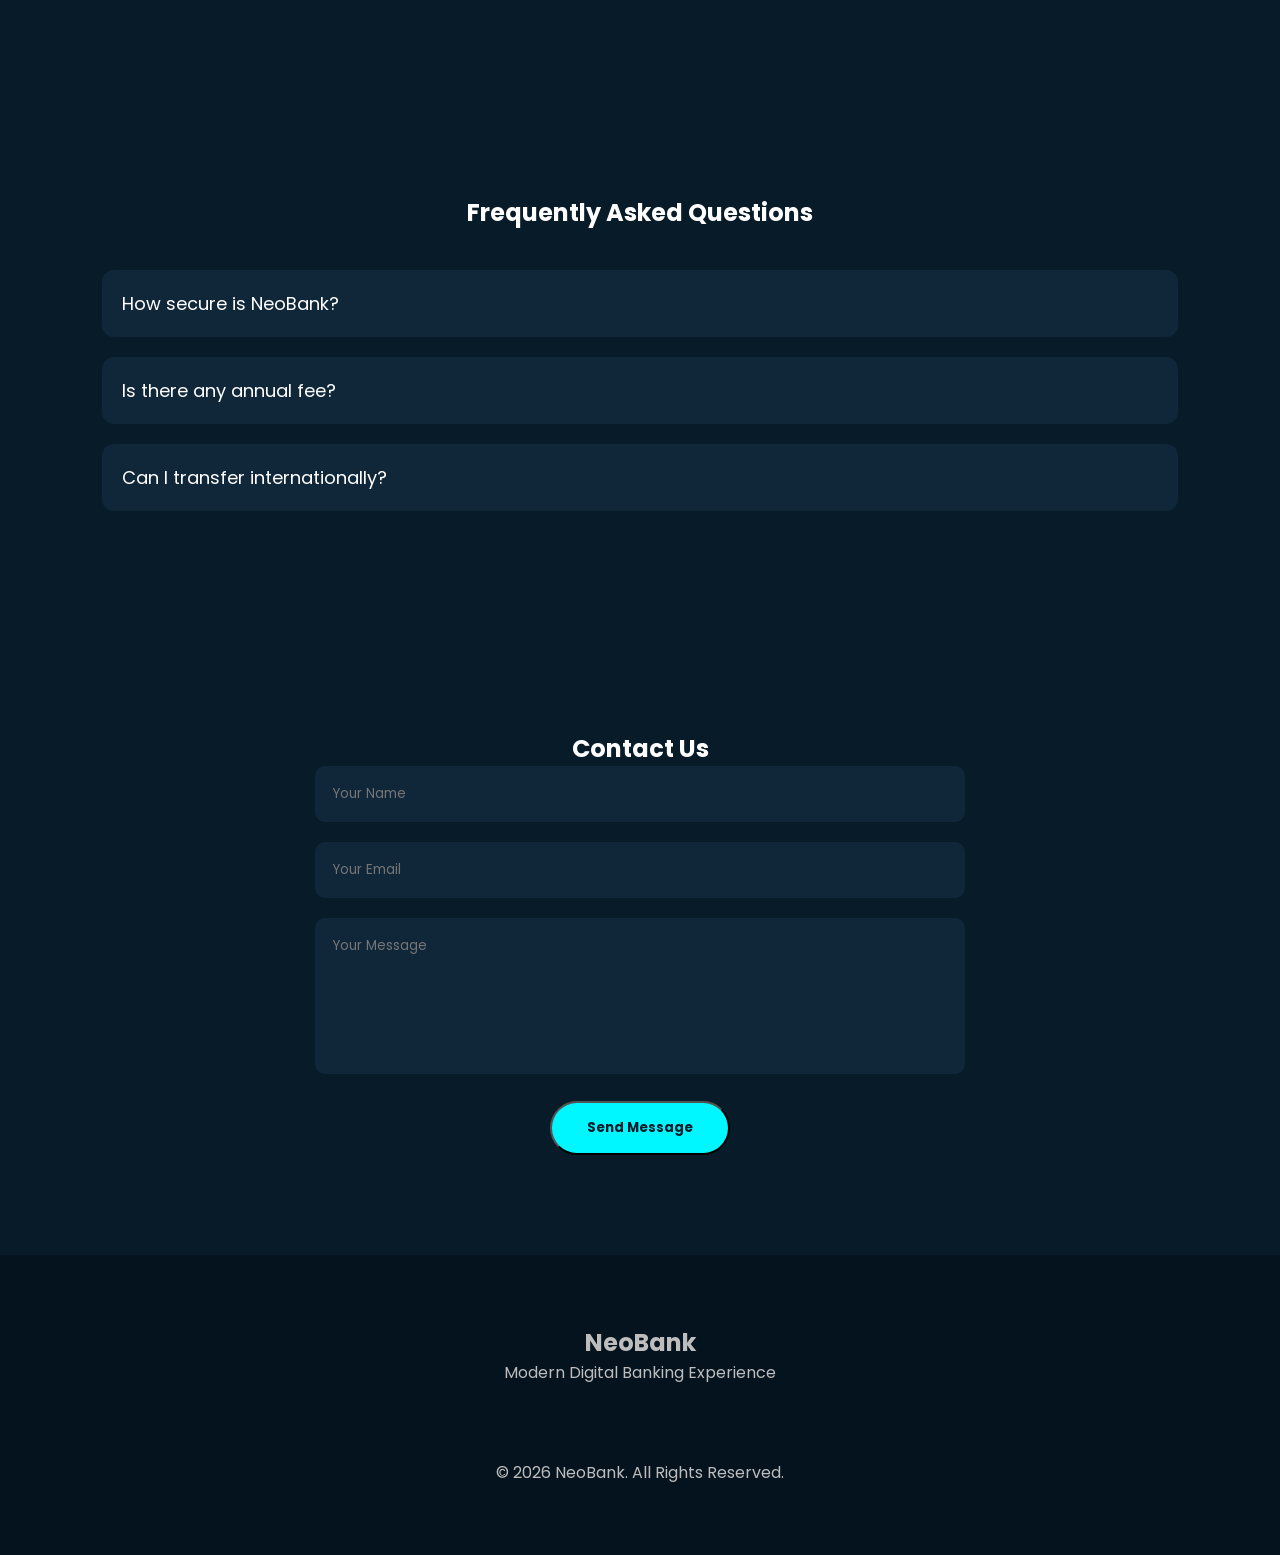
==== commit 08d5822a: "Update index.html" ====
--- a/index.html
+++ b/index.html
@@ -1,6 +1,17 @@
 <!DOCTYPE html>
 <html lang="en">
 <head>
+    <meta name="description" content="NeoBank - Modern Digital Banking Website">
+
+<meta name="keywords" content="Bank, Finance, HTML, CSS, JavaScript, Banking">
+
+<meta name="author" content="Your Name">
+
+<meta property="og:title" content="NeoBank">
+
+<meta property="og:description" content="Modern Banking Website">
+
+<meta property="og:type" content="website">
     <meta charset="UTF-8">
     <meta name="viewport" content="width=device-width, initial-scale=1.0">
     <title>NeoBank | Digital Banking</title>
--- a/css/style.css
+++ b/css/style.css
@@ -547,3 +547,25 @@
 transform:translateY(-5px);
 
 }
+
+.page-title{
+
+padding-top:150px;
+text-align:center;
+
+}
+
+.page-title h1{
+
+font-size:60px;
+color:#00f7ff;
+
+}
+
+.page-content{
+
+padding:80px 8%;
+line-height:1.8;
+font-size:18px;
+
+}
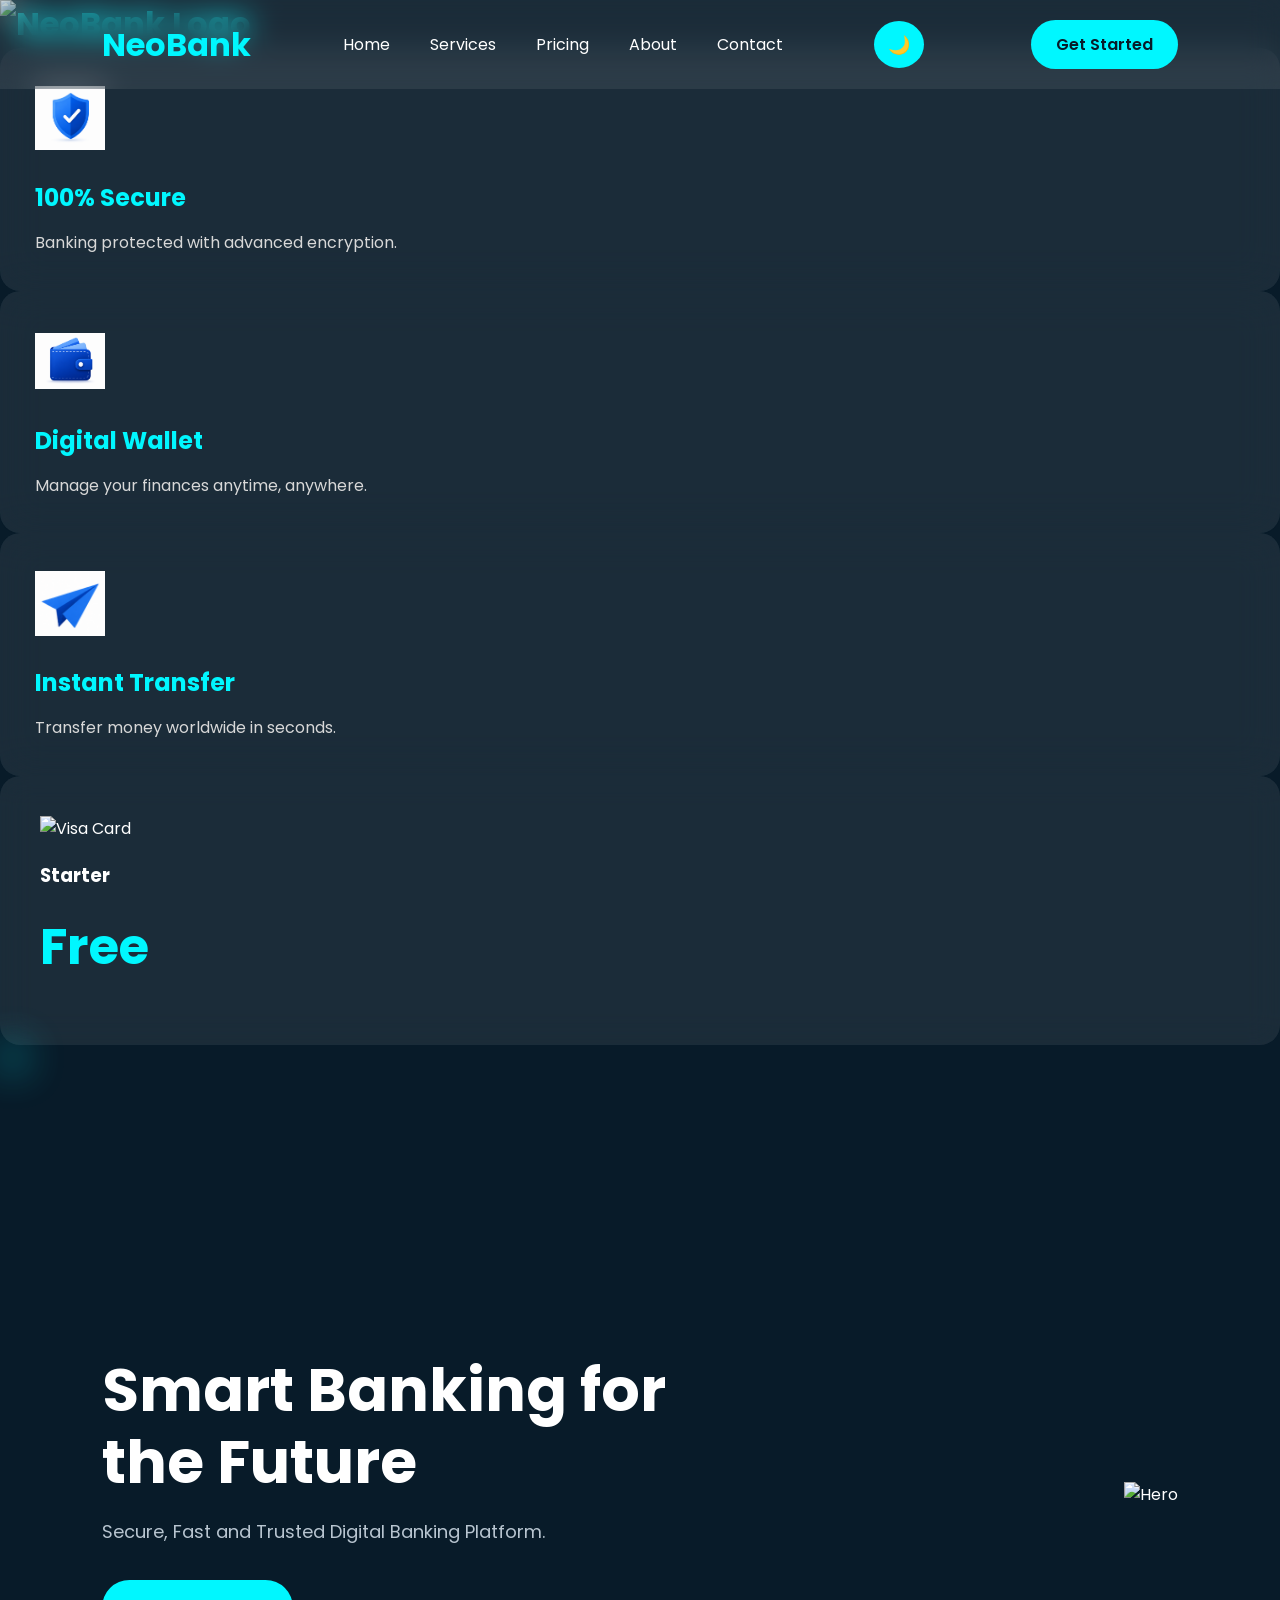
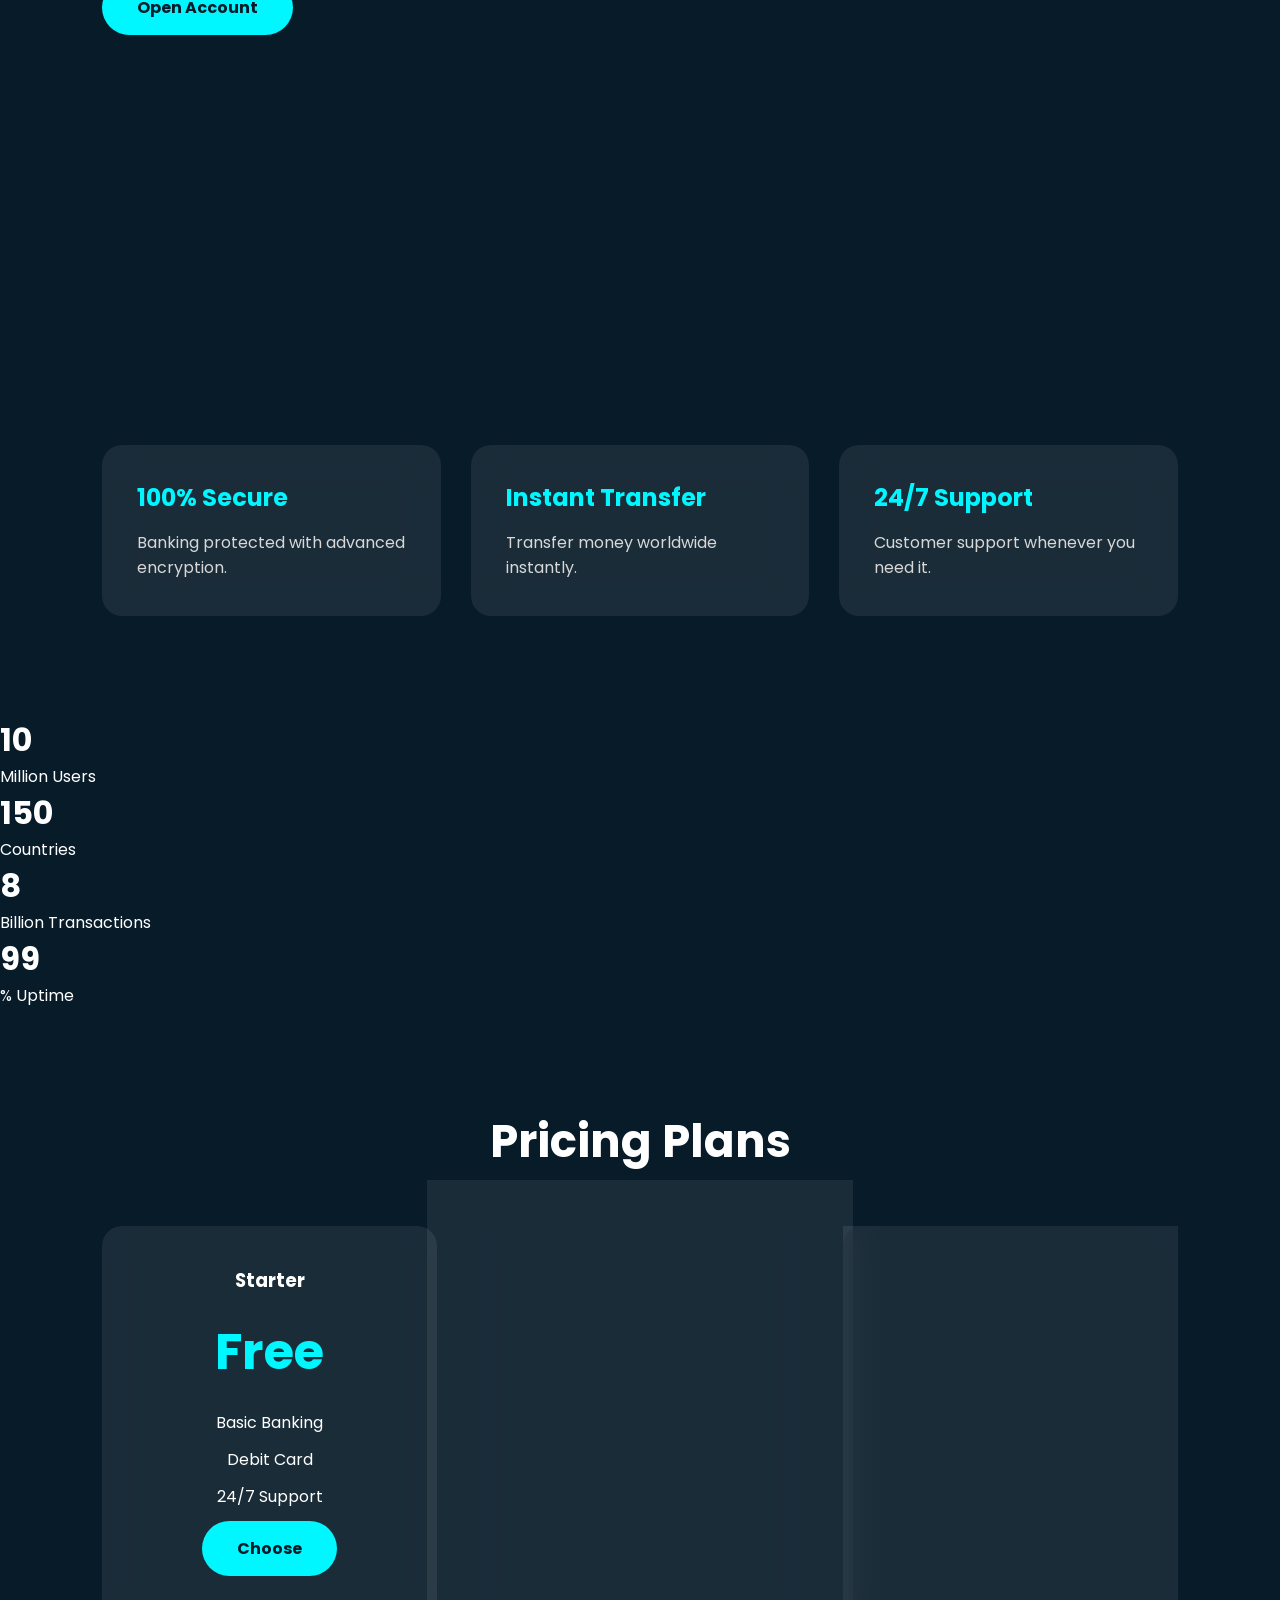
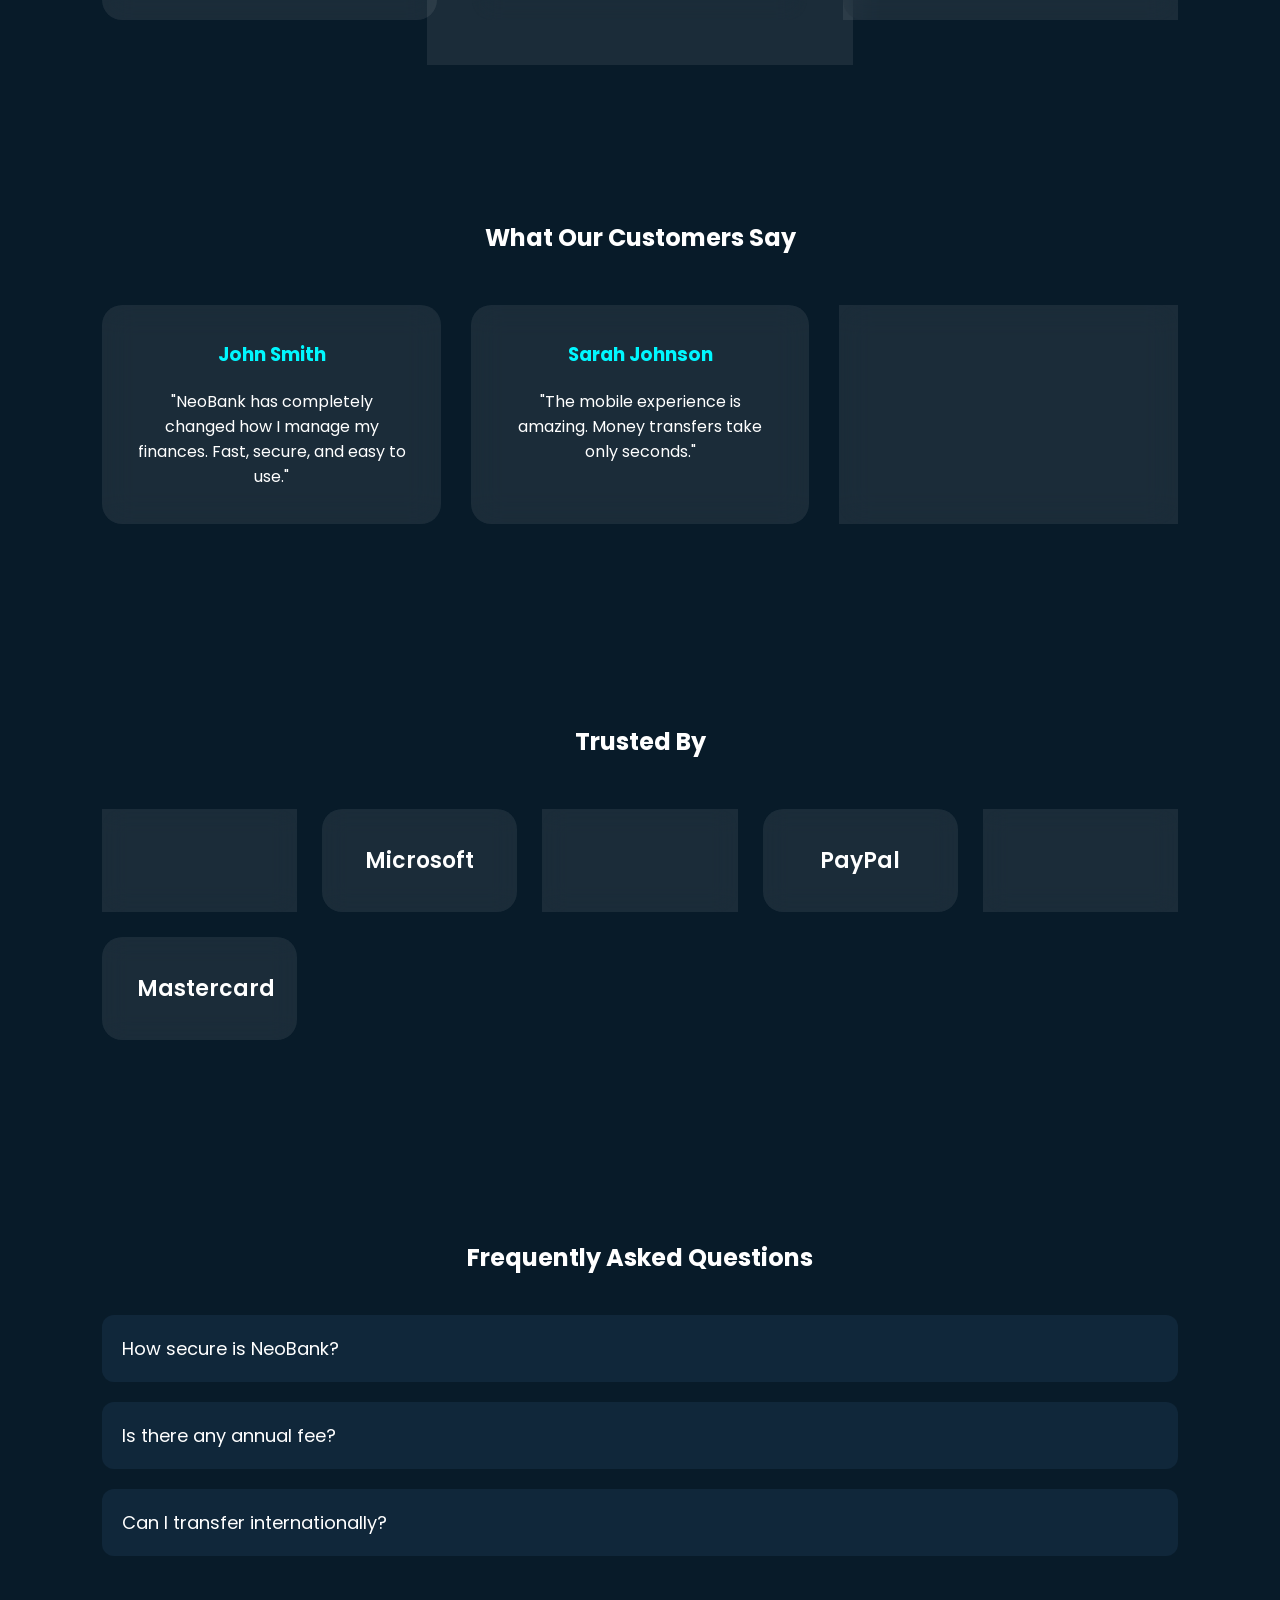
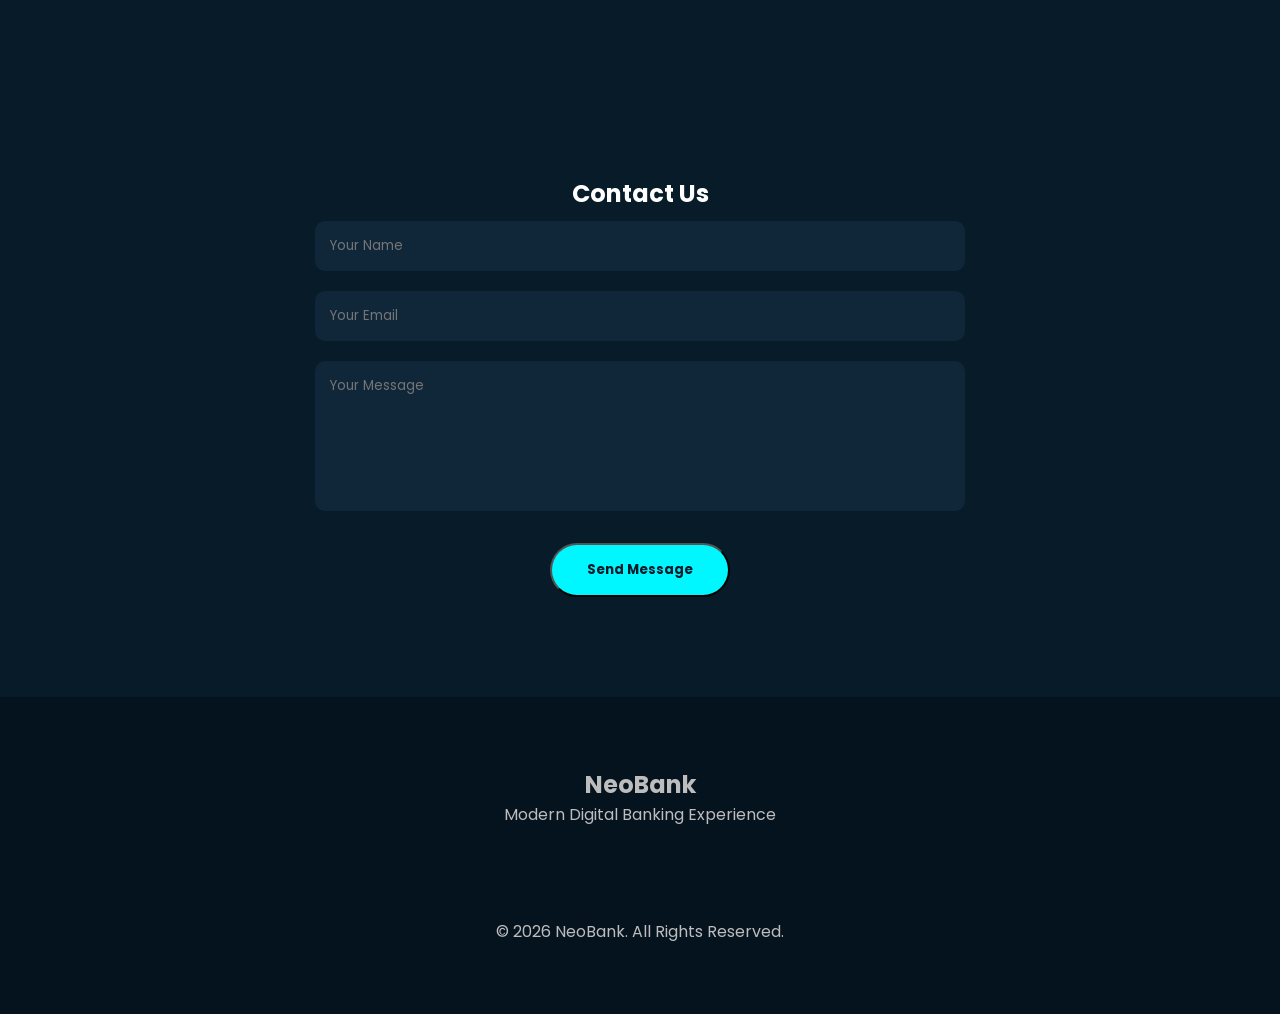
==== commit 6c01a3bc: "Update index.html" ====
--- a/index.html
+++ b/index.html
@@ -28,7 +28,31 @@
     <div id="preloader">
     <div class="loader"></div>
 </div>
-
+<div class="logo">
+    <img src="logo.png" alt="NeoBank Logo">
+</div>
+    <div class="card">
+    <img src="security.png" alt="Security">
+    <h2>100% Secure</h2>
+    <p>Banking protected with advanced encryption.</p>
+</div>
+
+<div class="card">
+    <img src="wallet.png" alt="Wallet">
+    <h2>Digital Wallet</h2>
+    <p>Manage your finances anytime, anywhere.</p>
+</div>
+
+<div class="card">
+    <img src="transfer.png" alt="Transfer">
+    <h2>Instant Transfer</h2>
+    <p>Transfer money worldwide in seconds.</p>
+</div>
+    <div class="price-card">
+    <img src="visa-card.png" alt="Visa Card">
+    <h3>Starter</h3>
+    <h1>Free</h1>
+</div>
 <div class="cursor-glow"></div>
 
 <header>
--- a/css/style.css
+++ b/css/style.css
@@ -569,3 +569,91 @@
 font-size:18px;
 
 }
+
+/* ===========================
+IMAGE STYLING
+=========================== */
+
+/* Logo */
+.logo img{
+    width:150px;
+    height:auto;
+}
+
+/* Hero Image */
+.hero-image img{
+    width:500px;
+    max-width:100%;
+    animation:float 5s ease-in-out infinite;
+}
+
+/* Feature Icons */
+.card img{
+    width:70px;
+    height:70px;
+    object-fit:contain;
+    margin-bottom:20px;
+}
+
+/* Pricing Card Images */
+.price-card img{
+    width:220px;
+    max-width:100%;
+    margin-bottom:20px;
+}
+
+/* Team Images */
+.team-card img{
+    width:150px;
+    height:150px;
+    border-radius:50%;
+    object-fit:cover;
+    margin-bottom:15px;
+    border:4px solid #00f7ff;
+}
+
+/* Partner Logos */
+.partner-card img{
+    width:120px;
+    height:auto;
+    transition:0.3s;
+}
+
+.partner-card img:hover{
+    transform:scale(1.1);
+}
+
+/* Footer Social Icons */
+.socials i{
+    font-size:28px;
+    margin:0 10px;
+    transition:0.3s;
+}
+
+.socials i:hover{
+    color:#00f7ff;
+}
+
+/* Contact Form */
+.contact input,
+.contact textarea{
+    width:100%;
+    padding:15px;
+    margin:10px 0;
+    border:none;
+    border-radius:10px;
+    outline:none;
+    background:#10273a;
+    color:#fff;
+}
+
+.contact button{
+    margin-top:15px;
+}
+
+/* Hero Background (Optional) */
+.hero{
+    background-size:cover;
+    background-position:center;
+    background-repeat:no-repeat;
+}
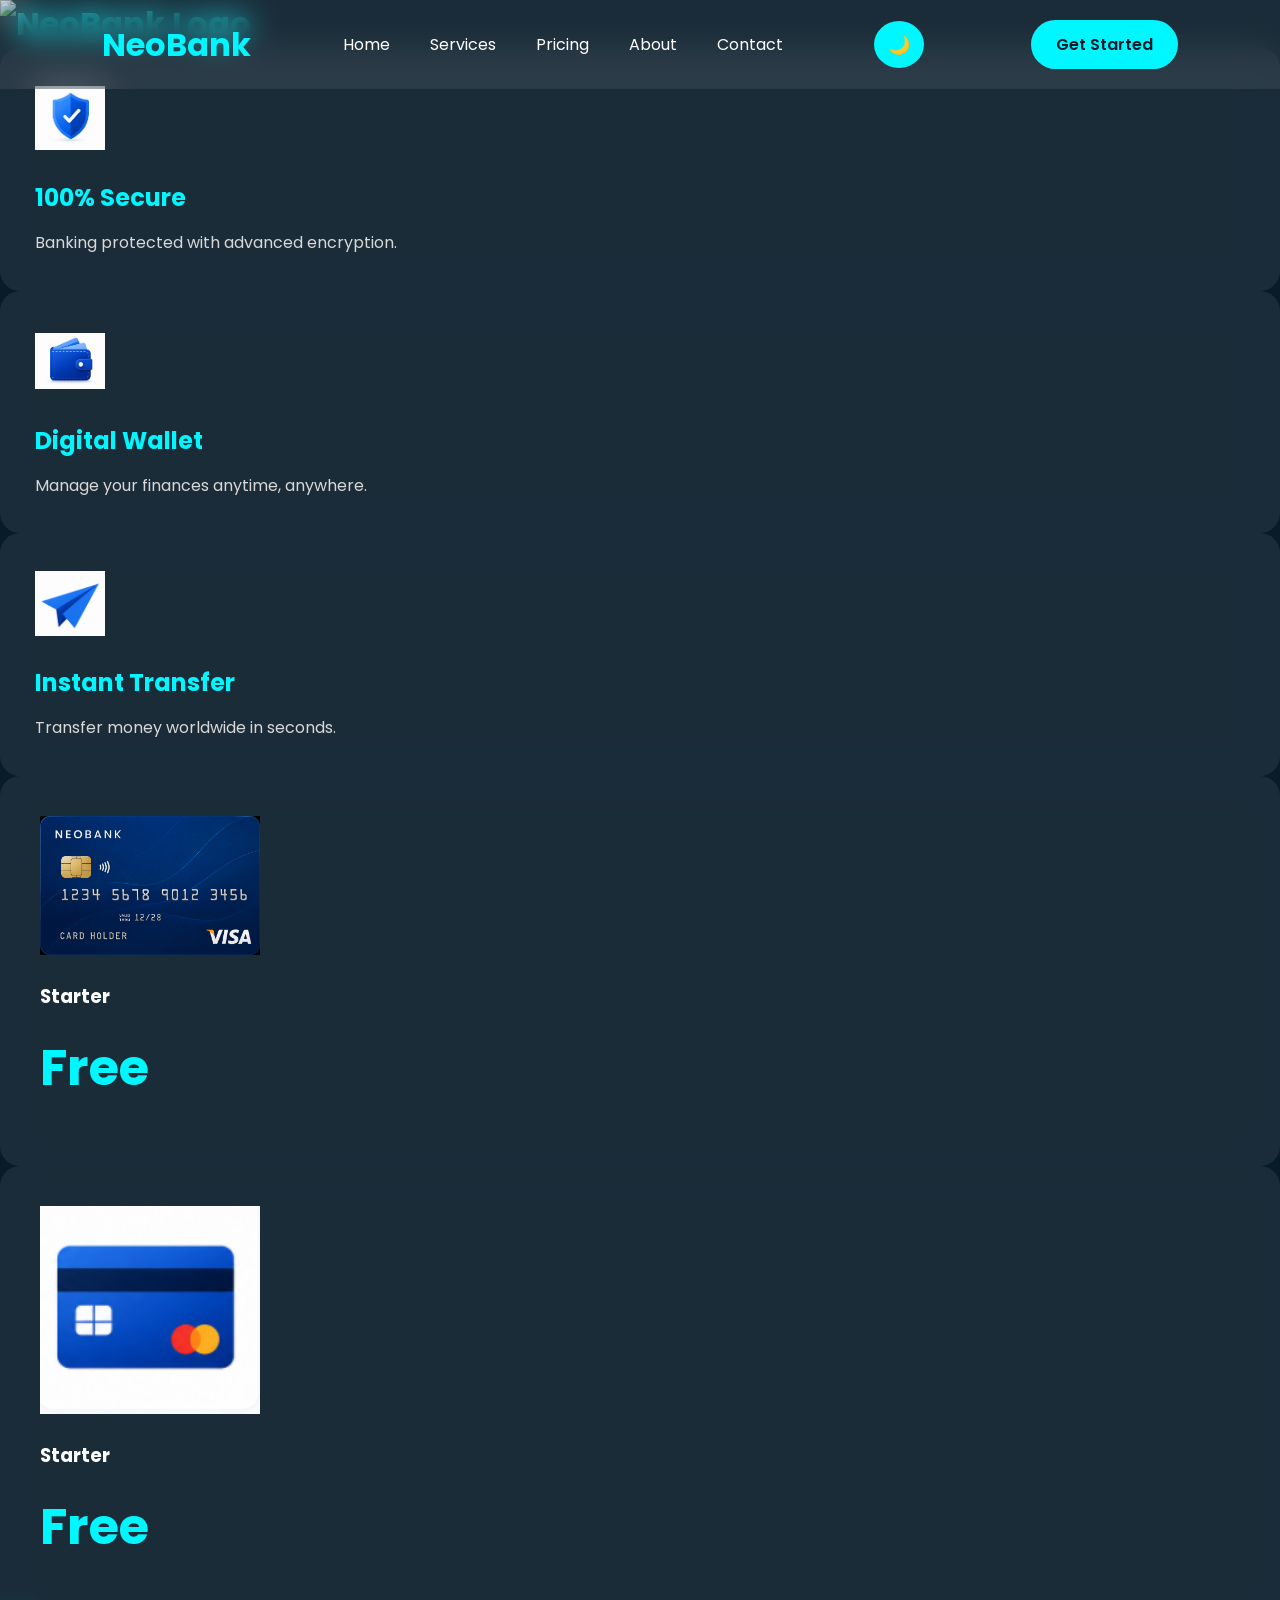
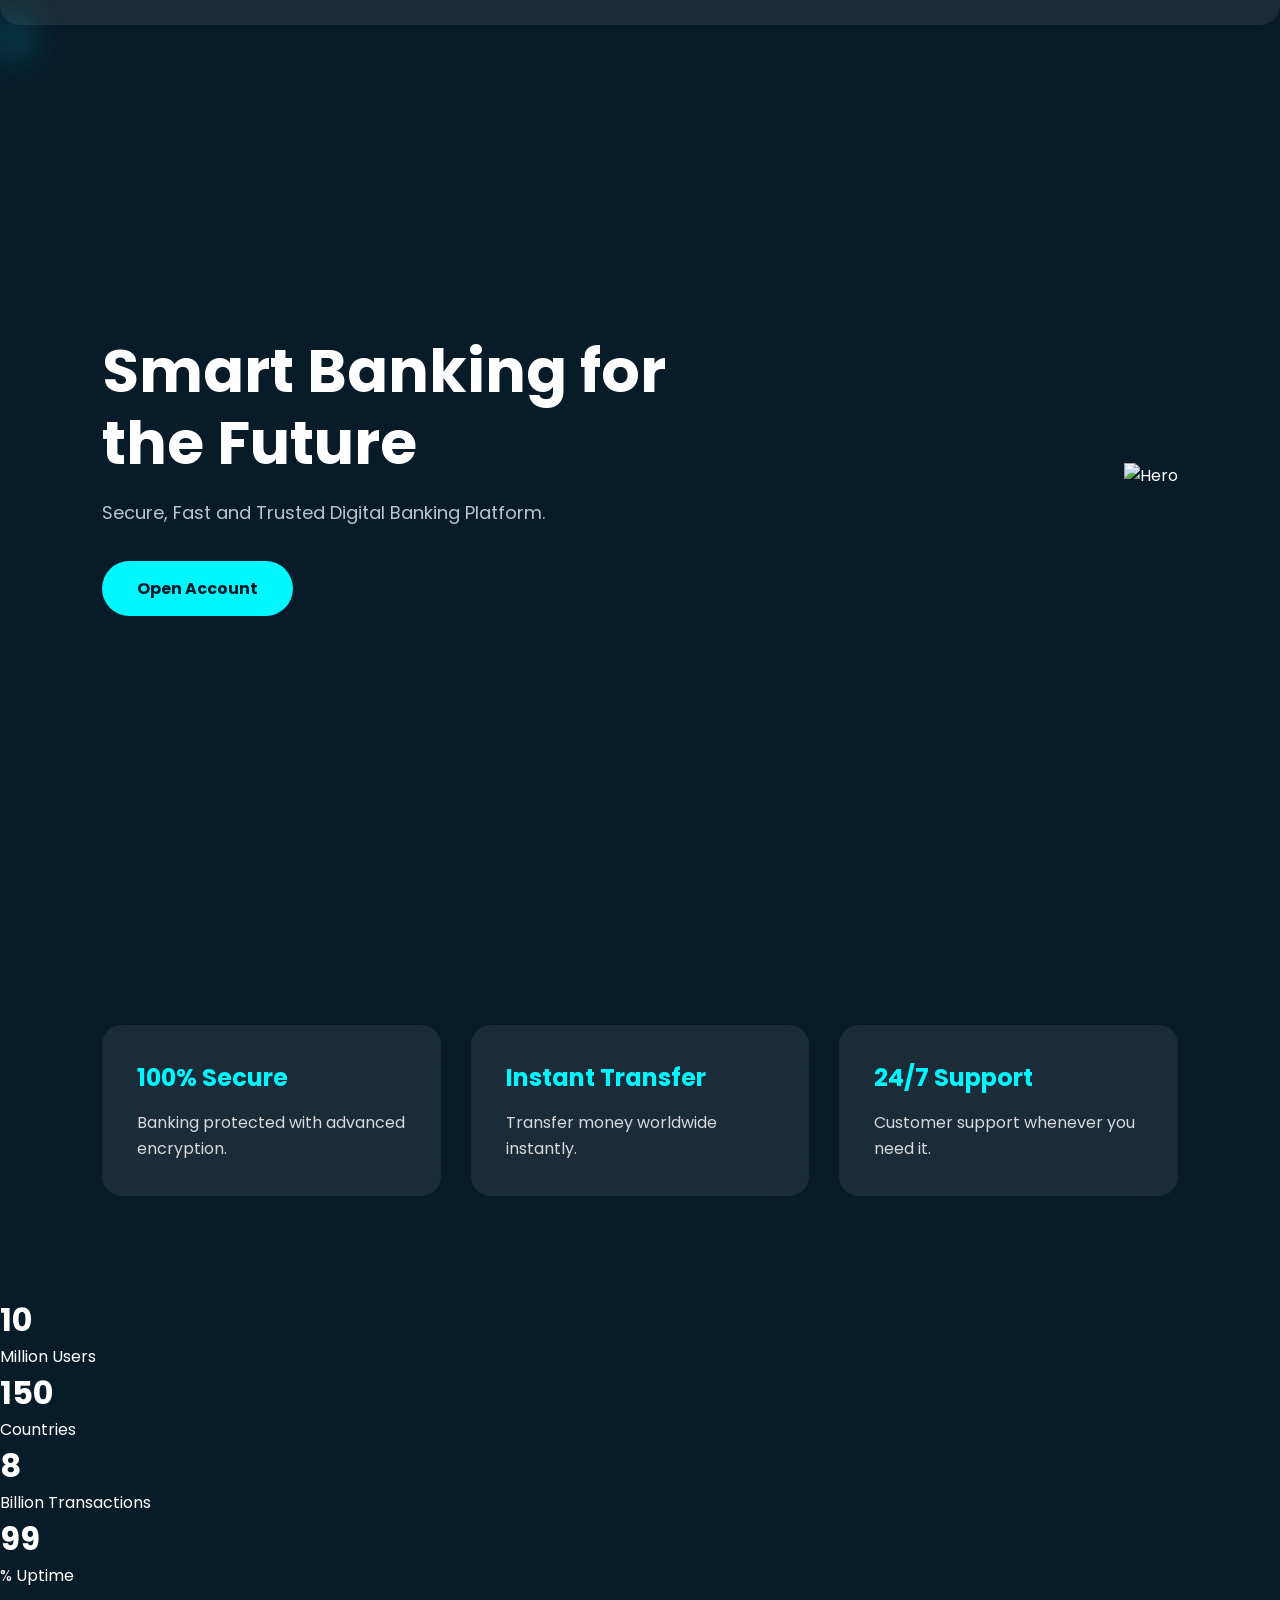
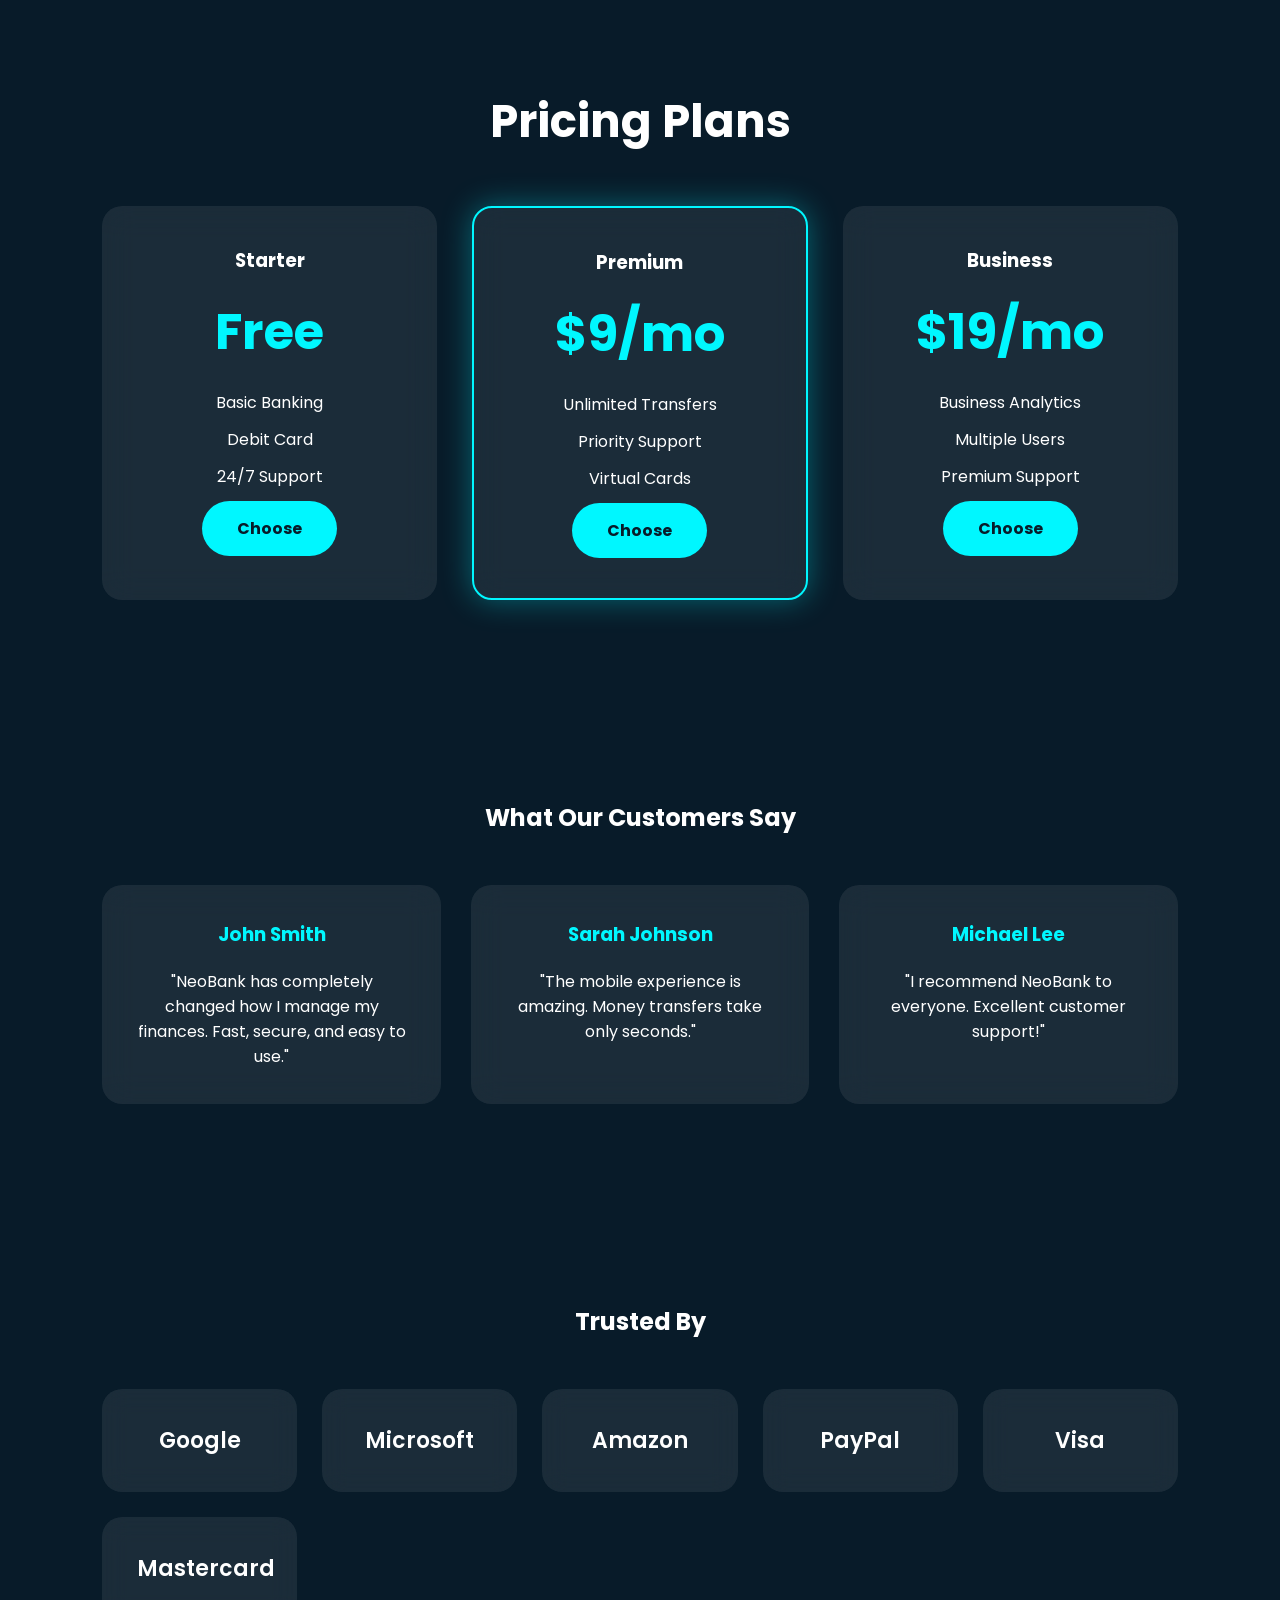
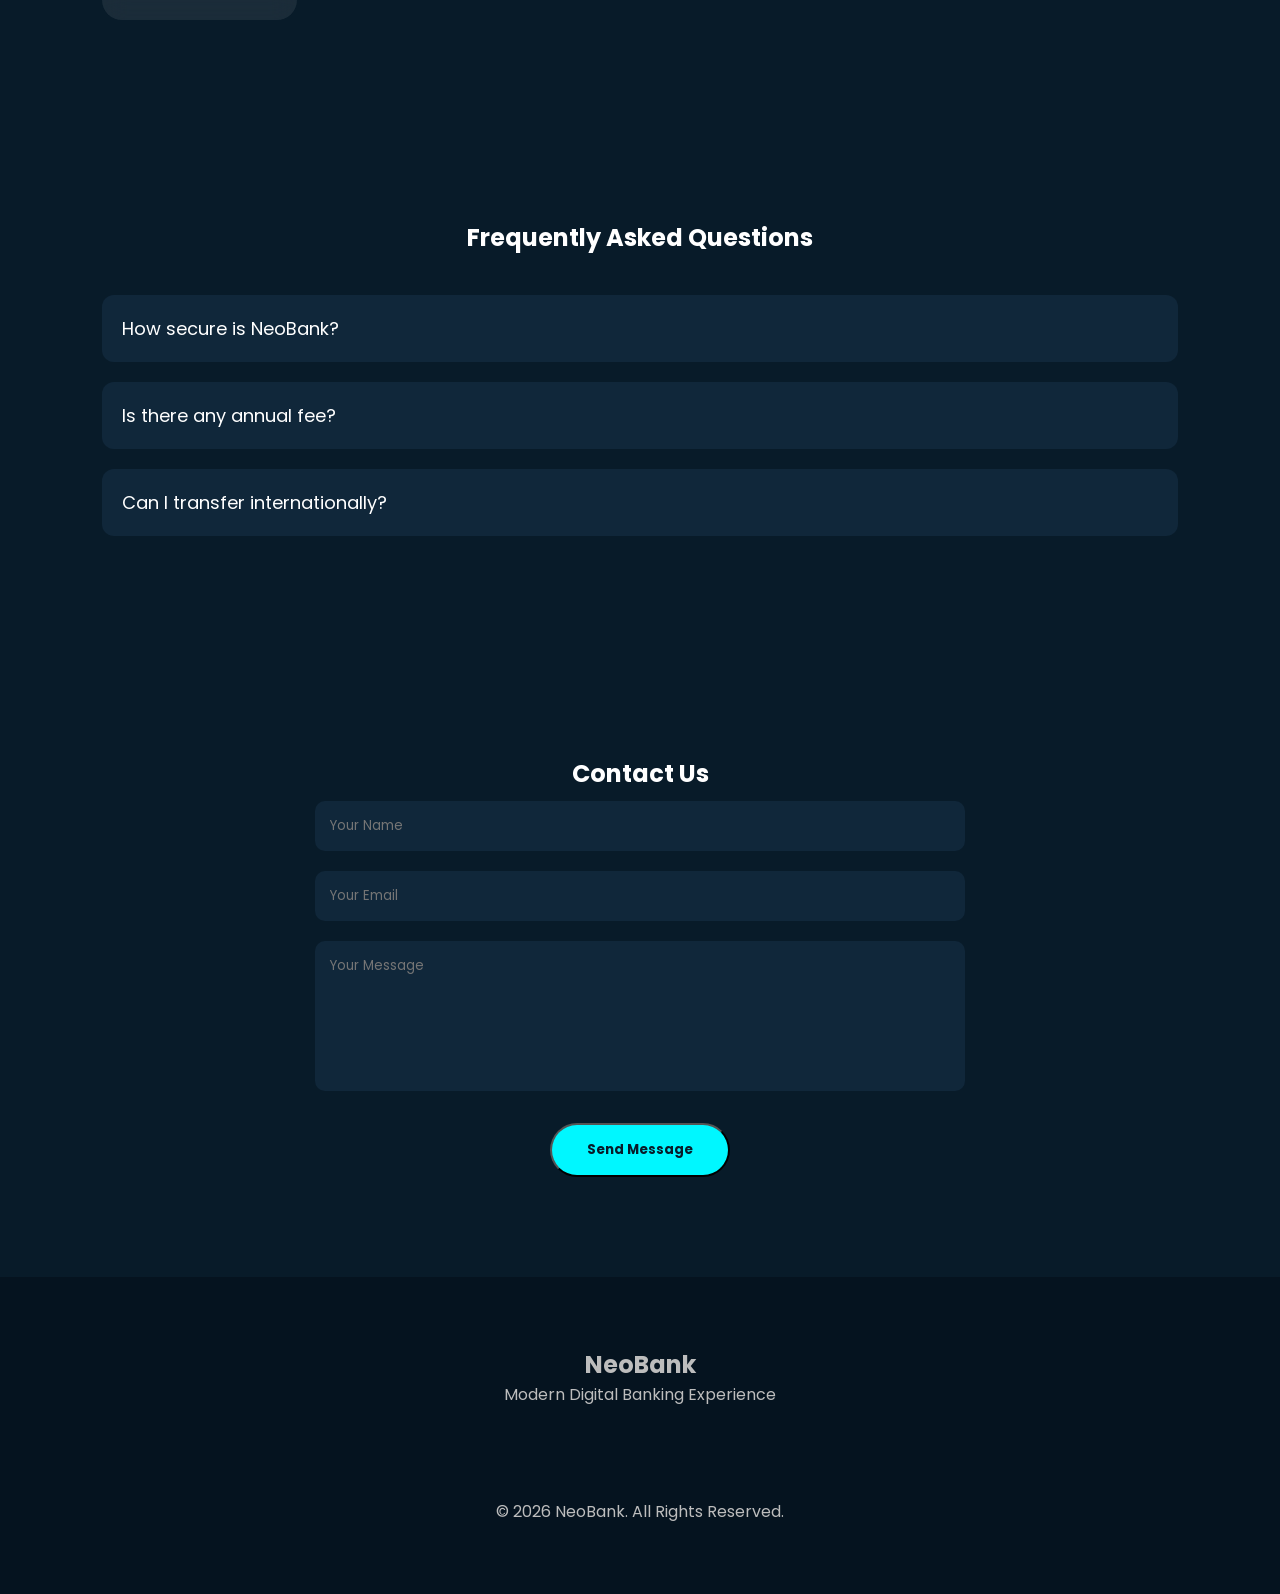
==== commit 3cb0bb91: "Update index.html" ====
--- a/index.html
+++ b/index.html
@@ -53,6 +53,11 @@
     <h3>Starter</h3>
     <h1>Free</h1>
 </div>
+        <div class="price-card">
+    <img src="credit-card.png" alt="Visa Card">
+    <h3>Starter</h3>
+    <h1>Free</h1>
+</div>
 <div class="cursor-glow"></div>
 
 <header>
